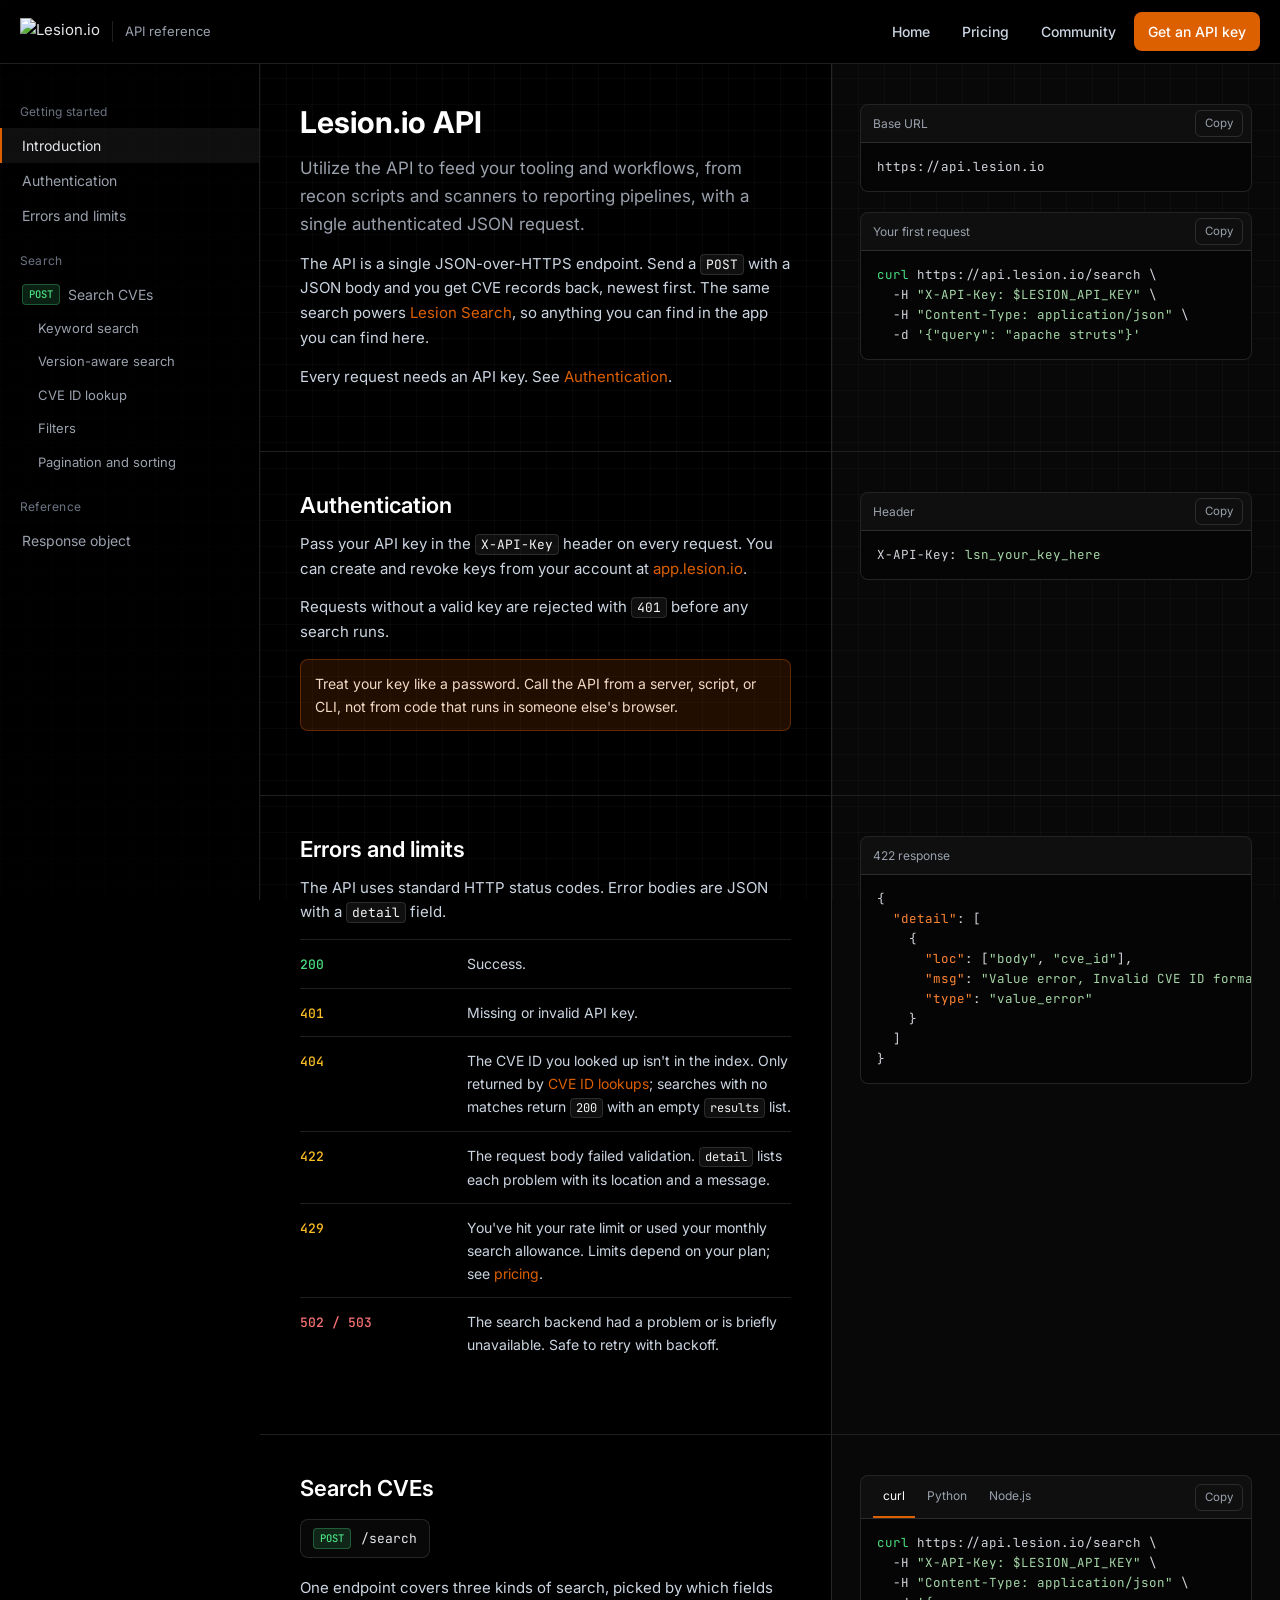
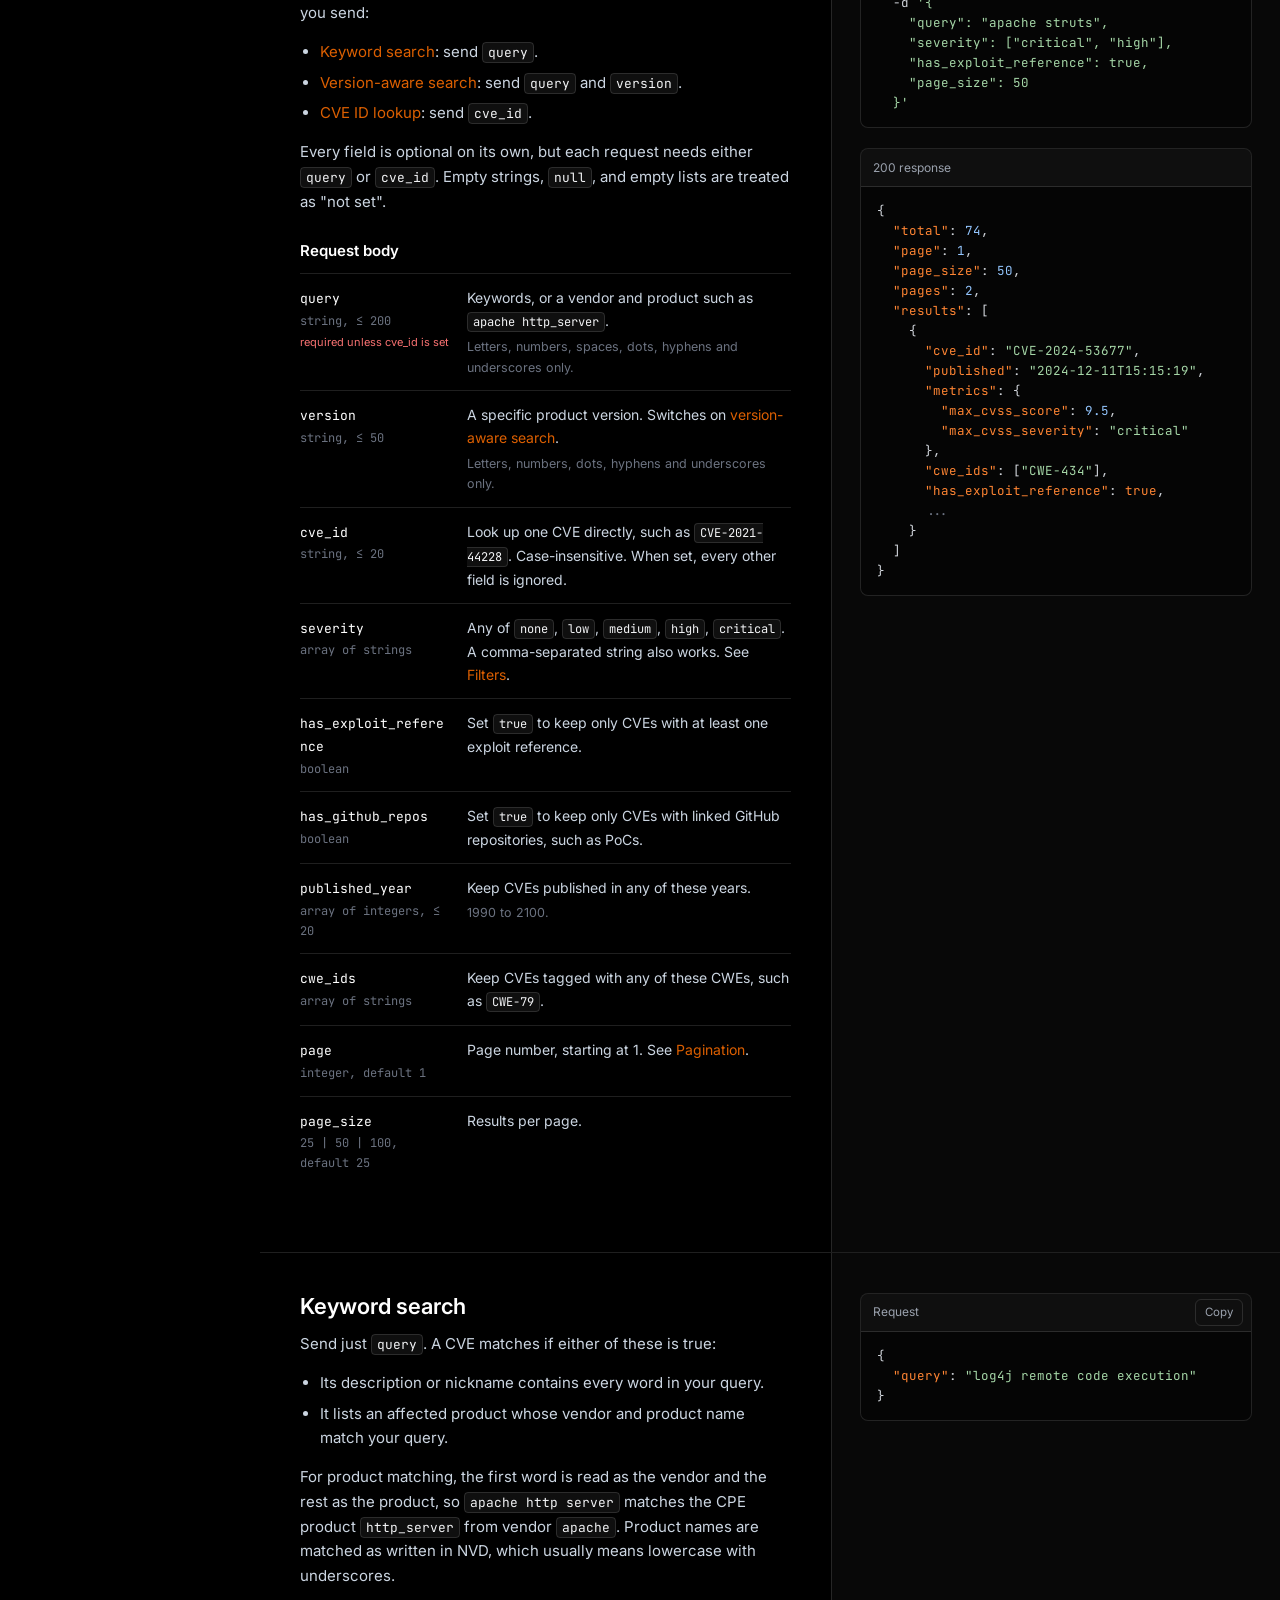
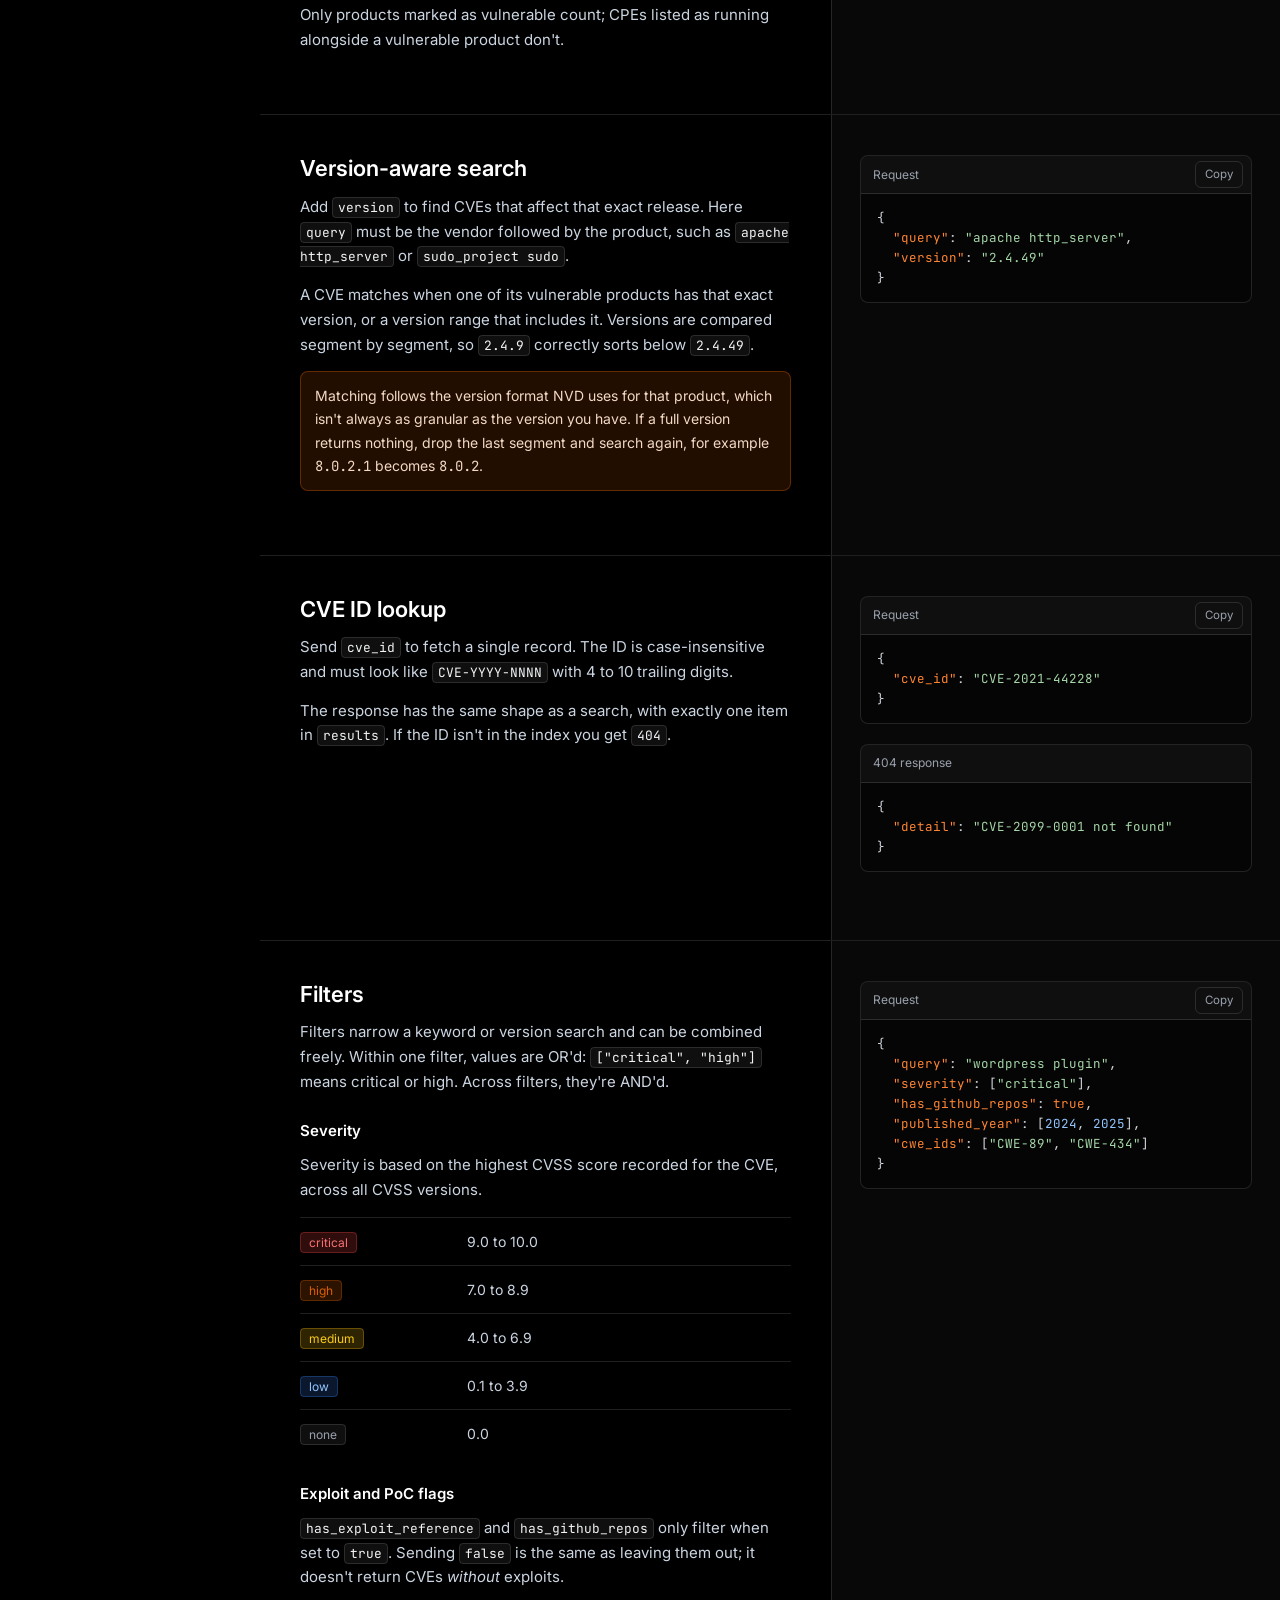
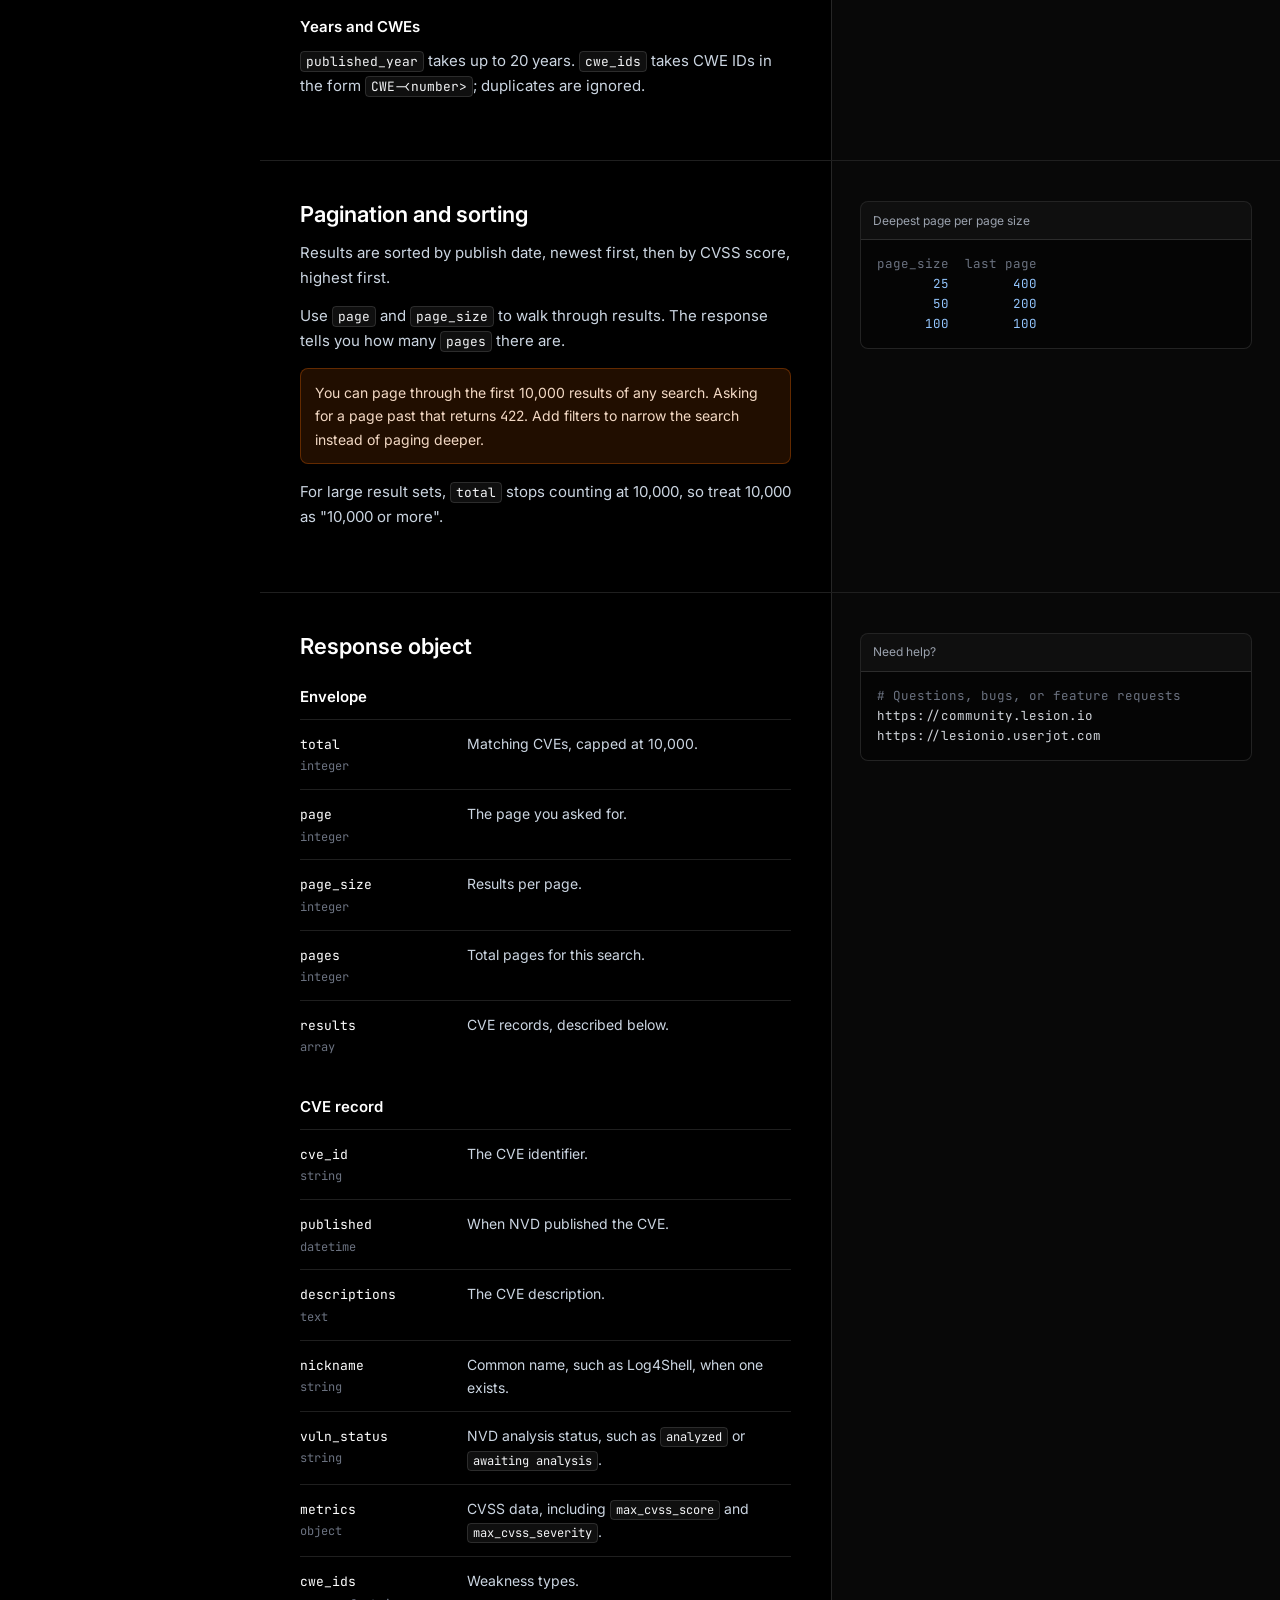
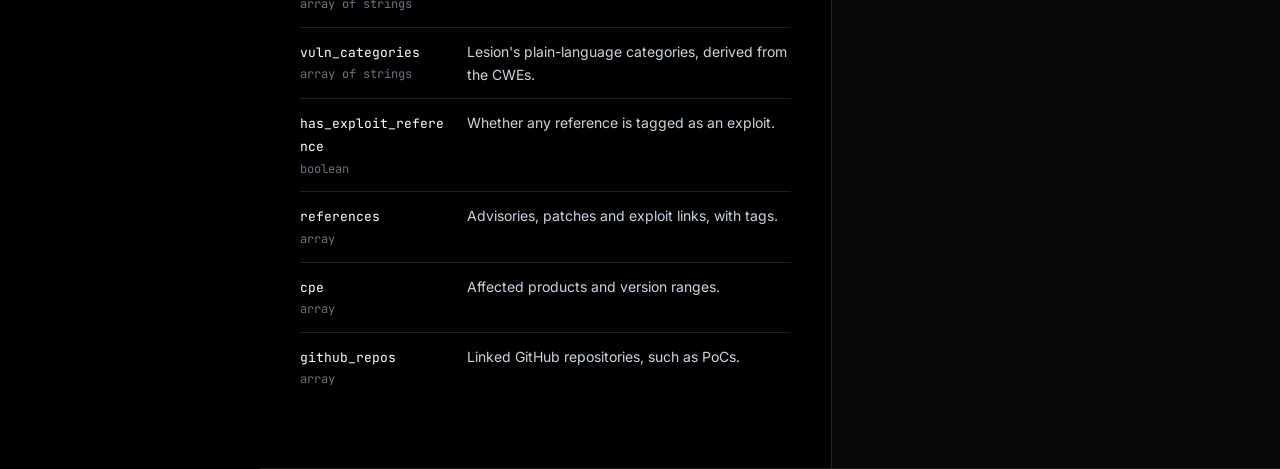
==== docs.html @ 7fdf610b "added docs page for the API" ====
<!doctype html>
<html lang="en">
<head>
  <meta charset="UTF-8" />
  <meta name="viewport" content="width=device-width, initial-scale=1.0" />
  <title>API reference · Lesion.io</title>
  <meta name="description" content="Lesion.io API reference: search CVEs, exploit references and PoCs over HTTP." />
  <link rel="preconnect" href="https://fonts.googleapis.com" />
  <link rel="preconnect" href="https://fonts.gstatic.com" crossorigin />
  <link rel="stylesheet" href="https://fonts.googleapis.com/css2?family=Inter:wght@400;500;600;700&family=JetBrains+Mono:wght@400;500&display=swap" />
  <style>
    :root {
      --bg: #000;
      --panel: rgba(255, 255, 255, 0.03);
      --line: rgba(255, 255, 255, 0.12);
      --hover: rgba(255, 255, 255, 0.06);
      --text: #e5e7eb;
      --muted: #9aa1ad;
      --dim: #6b7280;
      --accent: #dc5f00;
      --accent-hover: #c25400;
      --accent-soft: rgba(220, 95, 0, 0.15);
      --green: #4ade80;
      --mono: "JetBrains Mono", "Fira Code", "SF Mono", Menlo, Consolas, monospace;
      --header: 64px;
    }
    * { box-sizing: border-box; }
    html { scroll-behavior: smooth; scroll-padding-top: calc(var(--header) + 16px); }
    @media (prefers-reduced-motion: reduce) { html { scroll-behavior: auto; } }
    body {
      margin: 0;
      background: var(--bg);
      color: var(--text);
      font-family: "Inter", system-ui, -apple-system, sans-serif;
      font-size: 15px;
      line-height: 1.65;
      -webkit-font-smoothing: antialiased;
    }
    body::before {
      content: "";
      position: fixed;
      inset: 0;
      z-index: -1;
      pointer-events: none;
      background-image:
        linear-gradient(rgba(255, 255, 255, 0.028) 1px, transparent 1px),
        linear-gradient(90deg, rgba(255, 255, 255, 0.028) 1px, transparent 1px);
      background-size: 26px 26px;
    }
    a { color: var(--accent); text-decoration: none; }
    a:hover { text-decoration: underline; }
    a:focus-visible, button:focus-visible { outline: 2px solid var(--accent); outline-offset: 2px; border-radius: 4px; }
    code, pre { font-family: var(--mono); }
    p code, li code, td code {
      font-size: 0.86em;
      background: var(--hover);
      border: 1px solid var(--line);
      border-radius: 4px;
      padding: 1px 5px;
      color: #f3f4f6;
    }

    /* Header */
    .topbar {
      position: fixed; top: 0; left: 0; right: 0; height: var(--header); z-index: 50;
      display: flex; align-items: center; gap: 16px; padding: 0 20px;
      background: rgba(0, 0, 0, 0.75); backdrop-filter: blur(12px);
      border-bottom: 1px solid var(--line);
    }
    .topbar .logo { display: flex; align-items: center; gap: 12px; color: var(--text); }
    .topbar .logo img { height: 28px; width: auto; display: block; }
    .topbar .logo span { font-size: 13px; color: var(--muted); padding-left: 12px; border-left: 1px solid var(--line); }
    .topbar .spacer { flex: 1; }
    .topbar .links { display: flex; gap: 4px; align-items: center; }
    .topbar .links a { color: #cbd5e1; font-weight: 500; font-size: 14px; padding: 8px 14px; border-radius: 8px; }
    .topbar .links a:hover { background: var(--hover); color: var(--accent); text-decoration: none; }
    .topbar .links a.cta { background: var(--accent); color: #fff; }
    .topbar .links a.cta:hover { background: var(--accent-hover); color: #fff; }
    .menu-btn { display: none; background: none; border: 1px solid var(--line); color: var(--text); border-radius: 8px; padding: 6px 10px; font: inherit; font-size: 13px; cursor: pointer; }

    /* Layout */
    .layout { display: grid; grid-template-columns: 260px minmax(0, 1fr); padding-top: var(--header); }
    .sidebar {
      position: sticky; top: var(--header); height: calc(100vh - var(--header)); overflow-y: auto;
      border-right: 1px solid var(--line); padding: 20px 0 40px; background: rgba(0, 0, 0, 0.6);
    }
    .sidebar .group { font-size: 12px; color: var(--dim); padding: 18px 20px 6px; letter-spacing: 0.02em; }
    .sidebar a {
      display: flex; align-items: center; gap: 8px; padding: 6px 20px; color: var(--muted);
      font-size: 14px; border-left: 2px solid transparent;
    }
    .sidebar a:hover { color: var(--text); background: var(--hover); text-decoration: none; }
    .sidebar a.active { color: var(--text); border-left-color: var(--accent); background: var(--hover); }
    .sidebar a.sub { padding-left: 36px; font-size: 13px; }
    .verb {
      font-family: var(--mono); font-size: 10.5px; font-weight: 500; text-transform: uppercase;
      padding: 1px 6px; border-radius: 4px; line-height: 1.6;
    }
    .verb.post { background: rgba(74, 222, 128, 0.14); color: var(--green); border: 1px solid rgba(74, 222, 128, 0.3); }

    /* Sections: prose on the left, code on the right, like ReDoc */
    .section { display: grid; grid-template-columns: minmax(0, 1fr) minmax(0, 44%); border-bottom: 1px solid var(--line); }
    .prose { padding: 40px 40px 48px; max-width: 760px; }
    .code { padding: 40px 28px 48px; background: var(--panel); border-left: 1px solid var(--line); }
    .code-sticky { position: sticky; top: calc(var(--header) + 24px); }
    h1, h2, h3 { color: #fff; line-height: 1.25; margin: 0 0 12px; }
    h1 { font-size: 30px; font-weight: 700; }
    h2 { font-size: 22px; font-weight: 600; }
    h3 { font-size: 15px; font-weight: 600; margin-top: 28px; }
    .prose p { color: #cbd5e1; margin: 0 0 14px; }
    .prose ul { color: #cbd5e1; padding-left: 20px; margin: 0 0 14px; }
    .prose li { margin-bottom: 6px; }
    .lede { font-size: 17px; color: var(--muted) !important; }
    .endpoint {
      display: inline-flex; align-items: center; gap: 10px; margin: 4px 0 18px;
      font-family: var(--mono); font-size: 13px; padding: 8px 12px; border-radius: 8px;
      background: var(--panel); border: 1px solid var(--line);
    }
    .note {
      border: 1px solid rgba(220, 95, 0, 0.35); background: var(--accent-soft);
      border-radius: 8px; padding: 12px 14px; font-size: 14px; color: #f3d9c4; margin: 0 0 16px;
    }

    /* Parameter tables */
    .params { width: 100%; border-collapse: collapse; margin: 8px 0 18px; font-size: 14px; }
    .params td { padding: 12px 0; border-top: 1px solid var(--line); vertical-align: top; }
    .params td:first-child { width: 34%; padding-right: 16px; }
    .pname { font-family: var(--mono); font-size: 13px; color: #fff; word-break: break-word; }
    .ptype { display: block; font-family: var(--mono); font-size: 12px; color: var(--dim); margin-top: 2px; }
    .req { display: block; font-size: 11px; color: #f87171; margin-top: 2px; }
    .params .desc { color: #cbd5e1; }
    .params .desc .meta { display: block; font-size: 12.5px; color: var(--dim); margin-top: 4px; }
    .status { font-family: var(--mono); font-size: 13px; font-weight: 500; }
    .s2 { color: var(--green); } .s4 { color: #fbbf24; } .s5 { color: #f87171; }
    .sev { font-size: 12px; padding: 2px 8px; border-radius: 4px; border: 1px solid; }
    .sev.critical { background: rgba(239, 68, 68, 0.2); color: #f87171; border-color: rgba(239, 68, 68, 0.3); }
    .sev.high { background: rgba(220, 95, 0, 0.2); color: var(--accent); border-color: rgba(220, 95, 0, 0.3); }
    .sev.medium { background: rgba(234, 179, 8, 0.2); color: #facc15; border-color: rgba(234, 179, 8, 0.3); }
    .sev.low { background: rgba(59, 130, 246, 0.18); color: #93c5fd; border-color: rgba(59, 130, 246, 0.3); }
    .sev.none { background: var(--hover); color: var(--muted); border-color: var(--line); }

    /* Code blocks */
    .block { border: 1px solid var(--line); border-radius: 8px; background: #050505; margin: 0 0 20px; overflow: hidden; }
    .block-head {
      display: flex; align-items: center; justify-content: space-between; gap: 8px;
      padding: 0 8px 0 12px; border-bottom: 1px solid var(--line); background: rgba(255, 255, 255, 0.04);
      min-height: 38px;
    }
    .block-title { font-size: 12px; color: var(--muted); }
    .tabs { display: flex; gap: 2px; }
    .tab {
      background: none; border: 0; color: var(--muted); font: inherit; font-size: 12px;
      padding: 10px 10px; cursor: pointer; border-bottom: 2px solid transparent;
    }
    .tab[aria-selected="true"] { color: #fff; border-bottom-color: var(--accent); }
    .copy {
      background: none; border: 1px solid var(--line); color: var(--muted); font: inherit; font-size: 11.5px;
      padding: 3px 9px; border-radius: 6px; cursor: pointer; margin-left: auto;
    }
    .copy:hover { color: #fff; background: var(--hover); }
    pre { margin: 0; padding: 14px 16px; overflow-x: auto; font-size: 12.5px; line-height: 1.6; color: #d1d5db; }
    pre[hidden] { display: none; }
    .k { color: #ff8533; } .s { color: #a5d6a7; } .n { color: #93c5fd; } .c { color: var(--dim); } .p { color: var(--green); }

    /* Mobile */
    @media (max-width: 1100px) {
      .section { grid-template-columns: minmax(0, 1fr); }
      .code { border-left: 0; border-top: 1px solid var(--line); padding: 24px 20px 32px; }
      .code-sticky { position: static; }
      .prose { padding: 32px 24px; max-width: none; }
    }
    @media (max-width: 820px) {
      .layout { grid-template-columns: minmax(0, 1fr); }
      .sidebar {
        display: none; position: fixed; inset: var(--header) 0 0 0; height: auto; z-index: 40;
        background: rgba(0, 0, 0, 0.96); border-right: 0;
      }
      .sidebar.open { display: block; }
      .menu-btn { display: inline-block; }
      .topbar .links a:not(.cta) { display: none; }
      .topbar .logo span { display: none; }
      .params td:first-child { width: 40%; }
    }
  </style>
</head>
<body>

<header class="topbar">
  <a class="logo" href="https://lesion.io" aria-label="Lesion.io home">
    <img src="./src/images/Asset-5.png" alt="Lesion.io" />
    <span>API reference</span>
  </a>
  <div class="spacer"></div>
  <nav class="links" aria-label="Site">
    <a href="./index.html">Home</a>
    <a href="./index.html#pricing">Pricing</a>
    <a href="https://community.lesion.io/">Community</a>
    <a class="cta" href="https://app.lesion.io/signup">Get an API key</a>
  </nav>
  <button class="menu-btn" id="menu-btn" aria-expanded="false" aria-controls="sidebar">Contents</button>
</header>

<div class="layout">
  <aside class="sidebar" id="sidebar" aria-label="Contents">
    <div class="group">Getting started</div>
    <a href="#introduction">Introduction</a>
    <a href="#authentication">Authentication</a>
    <a href="#errors">Errors and limits</a>

    <div class="group">Search</div>
    <a href="#search"><span class="verb post">post</span> Search CVEs</a>
    <a class="sub" href="#keyword-search">Keyword search</a>
    <a class="sub" href="#version-search">Version-aware search</a>
    <a class="sub" href="#cve-lookup">CVE ID lookup</a>
    <a class="sub" href="#filters">Filters</a>
    <a class="sub" href="#pagination">Pagination and sorting</a>

    <div class="group">Reference</div>
    <a href="#response">Response object</a>
  </aside>

  <main>

    <!-- Introduction -->
    <section class="section" id="introduction">
      <div class="prose">
        <h1>Lesion.io API</h1>
        <p class="lede">Utilize the API to feed your tooling and workflows, from recon scripts and scanners to reporting pipelines, with a single authenticated JSON request.</p>
        <p>The API is a single JSON-over-HTTPS endpoint. Send a <code>POST</code> with a JSON body and you get CVE records back, newest first. The same search powers <a href="https://app.lesion.io/search">Lesion Search</a>, so anything you can find in the app you can find here.</p>
        <p>Every request needs an API key. See <a href="#authentication">Authentication</a>.</p>
      </div>
      <div class="code"><div class="code-sticky">
        <div class="block">
          <div class="block-head"><span class="block-title">Base URL</span><button class="copy" data-copy="https://api.lesion.io">Copy</button></div>
          <pre>https://api.lesion.io</pre>
        </div>
        <div class="block">
          <div class="block-head"><span class="block-title">Your first request</span><button class="copy">Copy</button></div>
<pre><span class="p">curl</span> https://api.lesion.io/search \
  -H <span class="s">"X-API-Key: $LESION_API_KEY"</span> \
  -H <span class="s">"Content-Type: application/json"</span> \
  -d <span class="s">'{"query": "apache struts"}'</span></pre>
        </div>
      </div></div>
    </section>

    <!-- Authentication -->
    <section class="section" id="authentication">
      <div class="prose">
        <h2>Authentication</h2>
        <p>Pass your API key in the <code>X-API-Key</code> header on every request. You can create and revoke keys from your account at <a href="https://app.lesion.io">app.lesion.io</a>.</p>
        <p>Requests without a valid key are rejected with <code>401</code> before any search runs.</p>
        <div class="note">Treat your key like a password. Call the API from a server, script, or CLI, not from code that runs in someone else's browser.</div>
      </div>
      <div class="code"><div class="code-sticky">
        <div class="block">
          <div class="block-head"><span class="block-title">Header</span><button class="copy">Copy</button></div>
<pre>X-API-Key: <span class="s">lsn_your_key_here</span></pre>
        </div>
      </div></div>
    </section>

    <!-- Errors -->
    <section class="section" id="errors">
      <div class="prose">
        <h2>Errors and limits</h2>
        <p>The API uses standard HTTP status codes. Error bodies are JSON with a <code>detail</code> field.</p>
        <table class="params">
          <tr><td><span class="status s2">200</span></td><td class="desc">Success.</td></tr>
          <tr><td><span class="status s4">401</span></td><td class="desc">Missing or invalid API key.</td></tr>
          <tr><td><span class="status s4">404</span></td><td class="desc">The CVE ID you looked up isn't in the index. Only returned by <a href="#cve-lookup">CVE ID lookups</a>; searches with no matches return <code>200</code> with an empty <code>results</code> list.</td></tr>
          <tr><td><span class="status s4">422</span></td><td class="desc">The request body failed validation. <code>detail</code> lists each problem with its location and a message.</td></tr>
          <tr><td><span class="status s4">429</span></td><td class="desc">You've hit your rate limit or used your monthly search allowance. Limits depend on your plan; see <a href="./index.html#pricing">pricing</a>.</td></tr>
          <tr><td><span class="status s5">502 / 503</span></td><td class="desc">The search backend had a problem or is briefly unavailable. Safe to retry with backoff.</td></tr>
        </table>
      </div>
      <div class="code"><div class="code-sticky">
        <div class="block">
          <div class="block-head"><span class="block-title">422 response</span></div>
<pre>{
  <span class="k">"detail"</span>: [
    {
      <span class="k">"loc"</span>: [<span class="s">"body"</span>, <span class="s">"cve_id"</span>],
      <span class="k">"msg"</span>: <span class="s">"Value error, Invalid CVE ID format. Expected: CVE-YYYY-NNNNN"</span>,
      <span class="k">"type"</span>: <span class="s">"value_error"</span>
    }
  ]
}</pre>
        </div>
      </div></div>
    </section>

    <!-- Search -->
    <section class="section" id="search">
      <div class="prose">
        <h2>Search CVEs</h2>
        <div class="endpoint"><span class="verb post">post</span> /search</div>
        <p>One endpoint covers three kinds of search, picked by which fields you send:</p>
        <ul>
          <li><a href="#keyword-search">Keyword search</a>: send <code>query</code>.</li>
          <li><a href="#version-search">Version-aware search</a>: send <code>query</code> and <code>version</code>.</li>
          <li><a href="#cve-lookup">CVE ID lookup</a>: send <code>cve_id</code>.</li>
        </ul>
        <p>Every field is optional on its own, but each request needs either <code>query</code> or <code>cve_id</code>. Empty strings, <code>null</code>, and empty lists are treated as "not set".</p>

        <h3>Request body</h3>
        <table class="params">
          <tr><td><span class="pname">query</span><span class="ptype">string, ≤ 200</span><span class="req">required unless cve_id is set</span></td>
              <td class="desc">Keywords, or a vendor and product such as <code>apache http_server</code>.<span class="meta">Letters, numbers, spaces, dots, hyphens and underscores only.</span></td></tr>
          <tr><td><span class="pname">version</span><span class="ptype">string, ≤ 50</span></td>
              <td class="desc">A specific product version. Switches on <a href="#version-search">version-aware search</a>.<span class="meta">Letters, numbers, dots, hyphens and underscores only.</span></td></tr>
          <tr><td><span class="pname">cve_id</span><span class="ptype">string, ≤ 20</span></td>
              <td class="desc">Look up one CVE directly, such as <code>CVE-2021-44228</code>. Case-insensitive. When set, every other field is ignored.</td></tr>
          <tr><td><span class="pname">severity</span><span class="ptype">array of strings</span></td>
              <td class="desc">Any of <code>none</code>, <code>low</code>, <code>medium</code>, <code>high</code>, <code>critical</code>. A comma-separated string also works. See <a href="#filters">Filters</a>.</td></tr>
          <tr><td><span class="pname">has_exploit_reference</span><span class="ptype">boolean</span></td>
              <td class="desc">Set <code>true</code> to keep only CVEs with at least one exploit reference.</td></tr>
          <tr><td><span class="pname">has_github_repos</span><span class="ptype">boolean</span></td>
              <td class="desc">Set <code>true</code> to keep only CVEs with linked GitHub repositories, such as PoCs.</td></tr>
          <tr><td><span class="pname">published_year</span><span class="ptype">array of integers, ≤ 20</span></td>
              <td class="desc">Keep CVEs published in any of these years.<span class="meta">1990 to 2100.</span></td></tr>
          <tr><td><span class="pname">cwe_ids</span><span class="ptype">array of strings</span></td>
              <td class="desc">Keep CVEs tagged with any of these CWEs, such as <code>CWE-79</code>.</td></tr>
          <tr><td><span class="pname">page</span><span class="ptype">integer, default 1</span></td>
              <td class="desc">Page number, starting at 1. See <a href="#pagination">Pagination</a>.</td></tr>
          <tr><td><span class="pname">page_size</span><span class="ptype">25 | 50 | 100, default 25</span></td>
              <td class="desc">Results per page.</td></tr>
        </table>
      </div>
      <div class="code"><div class="code-sticky">
        <div class="block" data-tabs>
          <div class="block-head">
            <div class="tabs" role="tablist">
              <button class="tab" role="tab" aria-selected="true">curl</button>
              <button class="tab" role="tab" aria-selected="false">Python</button>
              <button class="tab" role="tab" aria-selected="false">Node.js</button>
            </div>
            <button class="copy">Copy</button>
          </div>
<pre role="tabpanel"><span class="p">curl</span> https://api.lesion.io/search \
  -H <span class="s">"X-API-Key: $LESION_API_KEY"</span> \
  -H <span class="s">"Content-Type: application/json"</span> \
  -d <span class="s">'{
    "query": "apache struts",
    "severity": ["critical", "high"],
    "has_exploit_reference": true,
    "page_size": 50
  }'</span></pre>
<pre role="tabpanel" hidden><span class="k">import</span> os, requests

resp = requests.post(
    <span class="s">"https://api.lesion.io/search"</span>,
    headers={<span class="s">"X-API-Key"</span>: os.environ[<span class="s">"LESION_API_KEY"</span>]},
    json={
        <span class="s">"query"</span>: <span class="s">"apache struts"</span>,
        <span class="s">"severity"</span>: [<span class="s">"critical"</span>, <span class="s">"high"</span>],
        <span class="s">"has_exploit_reference"</span>: <span class="k">True</span>,
        <span class="s">"page_size"</span>: <span class="n">50</span>,
    },
    timeout=<span class="n">30</span>,
)
resp.raise_for_status()
<span class="k">for</span> cve <span class="k">in</span> resp.json()[<span class="s">"results"</span>]:
    print(cve[<span class="s">"cve_id"</span>])</pre>
<pre role="tabpanel" hidden><span class="k">const</span> resp = <span class="k">await</span> fetch(<span class="s">"https://api.lesion.io/search"</span>, {
  method: <span class="s">"POST"</span>,
  headers: {
    <span class="s">"X-API-Key"</span>: process.env.LESION_API_KEY,
    <span class="s">"Content-Type"</span>: <span class="s">"application/json"</span>,
  },
  body: JSON.stringify({
    query: <span class="s">"apache struts"</span>,
    severity: [<span class="s">"critical"</span>, <span class="s">"high"</span>],
    has_exploit_reference: <span class="k">true</span>,
    page_size: <span class="n">50</span>,
  }),
});
<span class="k">const</span> { results } = <span class="k">await</span> resp.json();</pre>
        </div>
        <div class="block">
          <div class="block-head"><span class="block-title">200 response</span></div>
<pre>{
  <span class="k">"total"</span>: <span class="n">74</span>,
  <span class="k">"page"</span>: <span class="n">1</span>,
  <span class="k">"page_size"</span>: <span class="n">50</span>,
  <span class="k">"pages"</span>: <span class="n">2</span>,
  <span class="k">"results"</span>: [
    {
      <span class="k">"cve_id"</span>: <span class="s">"CVE-2024-53677"</span>,
      <span class="k">"published"</span>: <span class="s">"2024-12-11T15:15:19"</span>,
      <span class="k">"metrics"</span>: {
        <span class="k">"max_cvss_score"</span>: <span class="n">9.5</span>,
        <span class="k">"max_cvss_severity"</span>: <span class="s">"critical"</span>
      },
      <span class="k">"cwe_ids"</span>: [<span class="s">"CWE-434"</span>],
      <span class="k">"has_exploit_reference"</span>: <span class="k">true</span>,
      <span class="c">...</span>
    }
  ]
}</pre>
        </div>
      </div></div>
    </section>

    <!-- Keyword search -->
    <section class="section" id="keyword-search">
      <div class="prose">
        <h2>Keyword search</h2>
        <p>Send just <code>query</code>. A CVE matches if either of these is true:</p>
        <ul>
          <li>Its description or nickname contains every word in your query.</li>
          <li>It lists an affected product whose vendor and product name match your query.</li>
        </ul>
        <p>For product matching, the first word is read as the vendor and the rest as the product, so <code>apache http server</code> matches the CPE product <code>http_server</code> from vendor <code>apache</code>. Product names are matched as written in NVD, which usually means lowercase with underscores.</p>
        <p>Only products marked as vulnerable count; CPEs listed as running alongside a vulnerable product don't.</p>
      </div>
      <div class="code"><div class="code-sticky">
        <div class="block">
          <div class="block-head"><span class="block-title">Request</span><button class="copy">Copy</button></div>
<pre>{
  <span class="k">"query"</span>: <span class="s">"log4j remote code execution"</span>
}</pre>
        </div>
      </div></div>
    </section>

    <!-- Version search -->
    <section class="section" id="version-search">
      <div class="prose">
        <h2>Version-aware search</h2>
        <p>Add <code>version</code> to find CVEs that affect that exact release. Here <code>query</code> must be the vendor followed by the product, such as <code>apache http_server</code> or <code>sudo_project sudo</code>.</p>
        <p>A CVE matches when one of its vulnerable products has that exact version, or a version range that includes it. Versions are compared segment by segment, so <code>2.4.9</code> correctly sorts below <code>2.4.49</code>.</p>
        <div class="note">Matching follows the version format NVD uses for that product, which isn't always as granular as the version you have. If a full version returns nothing, drop the last segment and search again, for example <code>8.0.2.1</code> becomes <code>8.0.2</code>.</div>
      </div>
      <div class="code"><div class="code-sticky">
        <div class="block">
          <div class="block-head"><span class="block-title">Request</span><button class="copy">Copy</button></div>
<pre>{
  <span class="k">"query"</span>: <span class="s">"apache http_server"</span>,
  <span class="k">"version"</span>: <span class="s">"2.4.49"</span>
}</pre>
        </div>
      </div></div>
    </section>

    <!-- CVE lookup -->
    <section class="section" id="cve-lookup">
      <div class="prose">
        <h2>CVE ID lookup</h2>
        <p>Send <code>cve_id</code> to fetch a single record. The ID is case-insensitive and must look like <code>CVE-YYYY-NNNN</code> with 4 to 10 trailing digits.</p>
        <p>The response has the same shape as a search, with exactly one item in <code>results</code>. If the ID isn't in the index you get <code>404</code>.</p>
      </div>
      <div class="code"><div class="code-sticky">
        <div class="block">
          <div class="block-head"><span class="block-title">Request</span><button class="copy">Copy</button></div>
<pre>{
  <span class="k">"cve_id"</span>: <span class="s">"CVE-2021-44228"</span>
}</pre>
        </div>
        <div class="block">
          <div class="block-head"><span class="block-title">404 response</span></div>
<pre>{
  <span class="k">"detail"</span>: <span class="s">"CVE-2099-0001 not found"</span>
}</pre>
        </div>
      </div></div>
    </section>

    <!-- Filters -->
    <section class="section" id="filters">
      <div class="prose">
        <h2>Filters</h2>
        <p>Filters narrow a keyword or version search and can be combined freely. Within one filter, values are OR'd: <code>["critical", "high"]</code> means critical or high. Across filters, they're AND'd.</p>

        <h3>Severity</h3>
        <p>Severity is based on the highest CVSS score recorded for the CVE, across all CVSS versions.</p>
        <table class="params">
          <tr><td><span class="sev critical">critical</span></td><td class="desc">9.0 to 10.0</td></tr>
          <tr><td><span class="sev high">high</span></td><td class="desc">7.0 to 8.9</td></tr>
          <tr><td><span class="sev medium">medium</span></td><td class="desc">4.0 to 6.9</td></tr>
          <tr><td><span class="sev low">low</span></td><td class="desc">0.1 to 3.9</td></tr>
          <tr><td><span class="sev none">none</span></td><td class="desc">0.0</td></tr>
        </table>

        <h3>Exploit and PoC flags</h3>
        <p><code>has_exploit_reference</code> and <code>has_github_repos</code> only filter when set to <code>true</code>. Sending <code>false</code> is the same as leaving them out; it doesn't return CVEs <em>without</em> exploits.</p>

        <h3>Years and CWEs</h3>
        <p><code>published_year</code> takes up to 20 years. <code>cwe_ids</code> takes CWE IDs in the form <code>CWE-&lt;number&gt;</code>; duplicates are ignored.</p>
      </div>
      <div class="code"><div class="code-sticky">
        <div class="block">
          <div class="block-head"><span class="block-title">Request</span><button class="copy">Copy</button></div>
<pre>{
  <span class="k">"query"</span>: <span class="s">"wordpress plugin"</span>,
  <span class="k">"severity"</span>: [<span class="s">"critical"</span>],
  <span class="k">"has_github_repos"</span>: <span class="k">true</span>,
  <span class="k">"published_year"</span>: [<span class="n">2024</span>, <span class="n">2025</span>],
  <span class="k">"cwe_ids"</span>: [<span class="s">"CWE-89"</span>, <span class="s">"CWE-434"</span>]
}</pre>
        </div>
      </div></div>
    </section>

    <!-- Pagination -->
    <section class="section" id="pagination">
      <div class="prose">
        <h2>Pagination and sorting</h2>
        <p>Results are sorted by publish date, newest first, then by CVSS score, highest first.</p>
        <p>Use <code>page</code> and <code>page_size</code> to walk through results. The response tells you how many <code>pages</code> there are.</p>
        <div class="note">You can page through the first 10,000 results of any search. Asking for a page past that returns <code>422</code>. Add filters to narrow the search instead of paging deeper.</div>
        <p>For large result sets, <code>total</code> stops counting at 10,000, so treat 10,000 as "10,000 or more".</p>
      </div>
      <div class="code"><div class="code-sticky">
        <div class="block">
          <div class="block-head"><span class="block-title">Deepest page per page size</span></div>
<pre><span class="c">page_size  last page</span>
       <span class="n">25</span>        <span class="n">400</span>
       <span class="n">50</span>        <span class="n">200</span>
      <span class="n">100</span>        <span class="n">100</span></pre>
        </div>
      </div></div>
    </section>

    <!-- Response object -->
    <section class="section" id="response">
      <div class="prose">
        <h2>Response object</h2>
        <h3>Envelope</h3>
        <table class="params">
          <tr><td><span class="pname">total</span><span class="ptype">integer</span></td><td class="desc">Matching CVEs, capped at 10,000.</td></tr>
          <tr><td><span class="pname">page</span><span class="ptype">integer</span></td><td class="desc">The page you asked for.</td></tr>
          <tr><td><span class="pname">page_size</span><span class="ptype">integer</span></td><td class="desc">Results per page.</td></tr>
          <tr><td><span class="pname">pages</span><span class="ptype">integer</span></td><td class="desc">Total pages for this search.</td></tr>
          <tr><td><span class="pname">results</span><span class="ptype">array</span></td><td class="desc">CVE records, described below.</td></tr>
        </table>

        <h3>CVE record</h3>
        <table class="params">
          <tr><td><span class="pname">cve_id</span><span class="ptype">string</span></td><td class="desc">The CVE identifier.</td></tr>
          <tr><td><span class="pname">published</span><span class="ptype">datetime</span></td><td class="desc">When NVD published the CVE.</td></tr>
          <tr><td><span class="pname">descriptions</span><span class="ptype">text</span></td><td class="desc">The CVE description.</td></tr>
          <tr><td><span class="pname">nickname</span><span class="ptype">string</span></td><td class="desc">Common name, such as Log4Shell, when one exists.</td></tr>
          <tr><td><span class="pname">vuln_status</span><span class="ptype">string</span></td><td class="desc">NVD analysis status, such as <code>analyzed</code> or <code>awaiting analysis</code>.</td></tr>
          <tr><td><span class="pname">metrics</span><span class="ptype">object</span></td><td class="desc">CVSS data, including <code>max_cvss_score</code> and <code>max_cvss_severity</code>.</td></tr>
          <tr><td><span class="pname">cwe_ids</span><span class="ptype">array of strings</span></td><td class="desc">Weakness types.</td></tr>
          <tr><td><span class="pname">vuln_categories</span><span class="ptype">array of strings</span></td><td class="desc">Lesion's plain-language categories, derived from the CWEs.</td></tr>
          <tr><td><span class="pname">has_exploit_reference</span><span class="ptype">boolean</span></td><td class="desc">Whether any reference is tagged as an exploit.</td></tr>
          <tr><td><span class="pname">references</span><span class="ptype">array</span></td><td class="desc">Advisories, patches and exploit links, with tags.</td></tr>
          <tr><td><span class="pname">cpe</span><span class="ptype">array</span></td><td class="desc">Affected products and version ranges.</td></tr>
          <tr><td><span class="pname">github_repos</span><span class="ptype">array</span></td><td class="desc">Linked GitHub repositories, such as PoCs.</td></tr>
        </table>
      </div>
      <div class="code"><div class="code-sticky">
        <div class="block">
          <div class="block-head"><span class="block-title">Need help?</span></div>
<pre><span class="c"># Questions, bugs, or feature requests</span>
https://community.lesion.io
https://lesionio.userjot.com</pre>
        </div>
      </div></div>
    </section>

  </main>
</div>

<script>
(function () {
  // Tabs on multi-language code blocks
  document.querySelectorAll("[data-tabs]").forEach(function (block) {
    var tabs = block.querySelectorAll(".tab");
    var panels = block.querySelectorAll("pre[role=tabpanel]");
    tabs.forEach(function (tab, i) {
      tab.addEventListener("click", function () {
        tabs.forEach(function (t, j) {
          t.setAttribute("aria-selected", i === j ? "true" : "false");
          panels[j].hidden = i !== j;
        });
      });
    });
  });

  // Copy buttons copy the visible code in their block
  document.querySelectorAll(".copy").forEach(function (btn) {
    btn.addEventListener("click", function () {
      var text = btn.dataset.copy;
      if (!text) {
        var pre = btn.closest(".block").querySelector("pre:not([hidden])");
        text = pre ? pre.innerText : "";
      }
      navigator.clipboard.writeText(text).then(function () {
        btn.textContent = "Copied";
        setTimeout(function () { btn.textContent = "Copy"; }, 1400);
      });
    });
  });

  // Mobile contents toggle
  var menuBtn = document.getElementById("menu-btn");
  var sidebar = document.getElementById("sidebar");
  function setMenu(open) {
    sidebar.classList.toggle("open", open);
    menuBtn.setAttribute("aria-expanded", open ? "true" : "false");
  }
  menuBtn.addEventListener("click", function () { setMenu(!sidebar.classList.contains("open")); });
  sidebar.addEventListener("click", function (e) { if (e.target.closest("a")) setMenu(false); });

  // Highlight the section currently in view
  var links = {};
  sidebar.querySelectorAll("a[href^='#']").forEach(function (a) { links[a.getAttribute("href").slice(1)] = a; });
  var observer = new IntersectionObserver(function (entries) {
    entries.forEach(function (entry) {
      if (!entry.isIntersecting) return;
      Object.values(links).forEach(function (a) { a.classList.remove("active"); });
      var link = links[entry.target.id];
      if (link) link.classList.add("active");
    });
  }, { rootMargin: "-80px 0px -70% 0px" });
  document.querySelectorAll("main section[id]").forEach(function (s) { observer.observe(s); });
})();
</script>
</body>
</html>
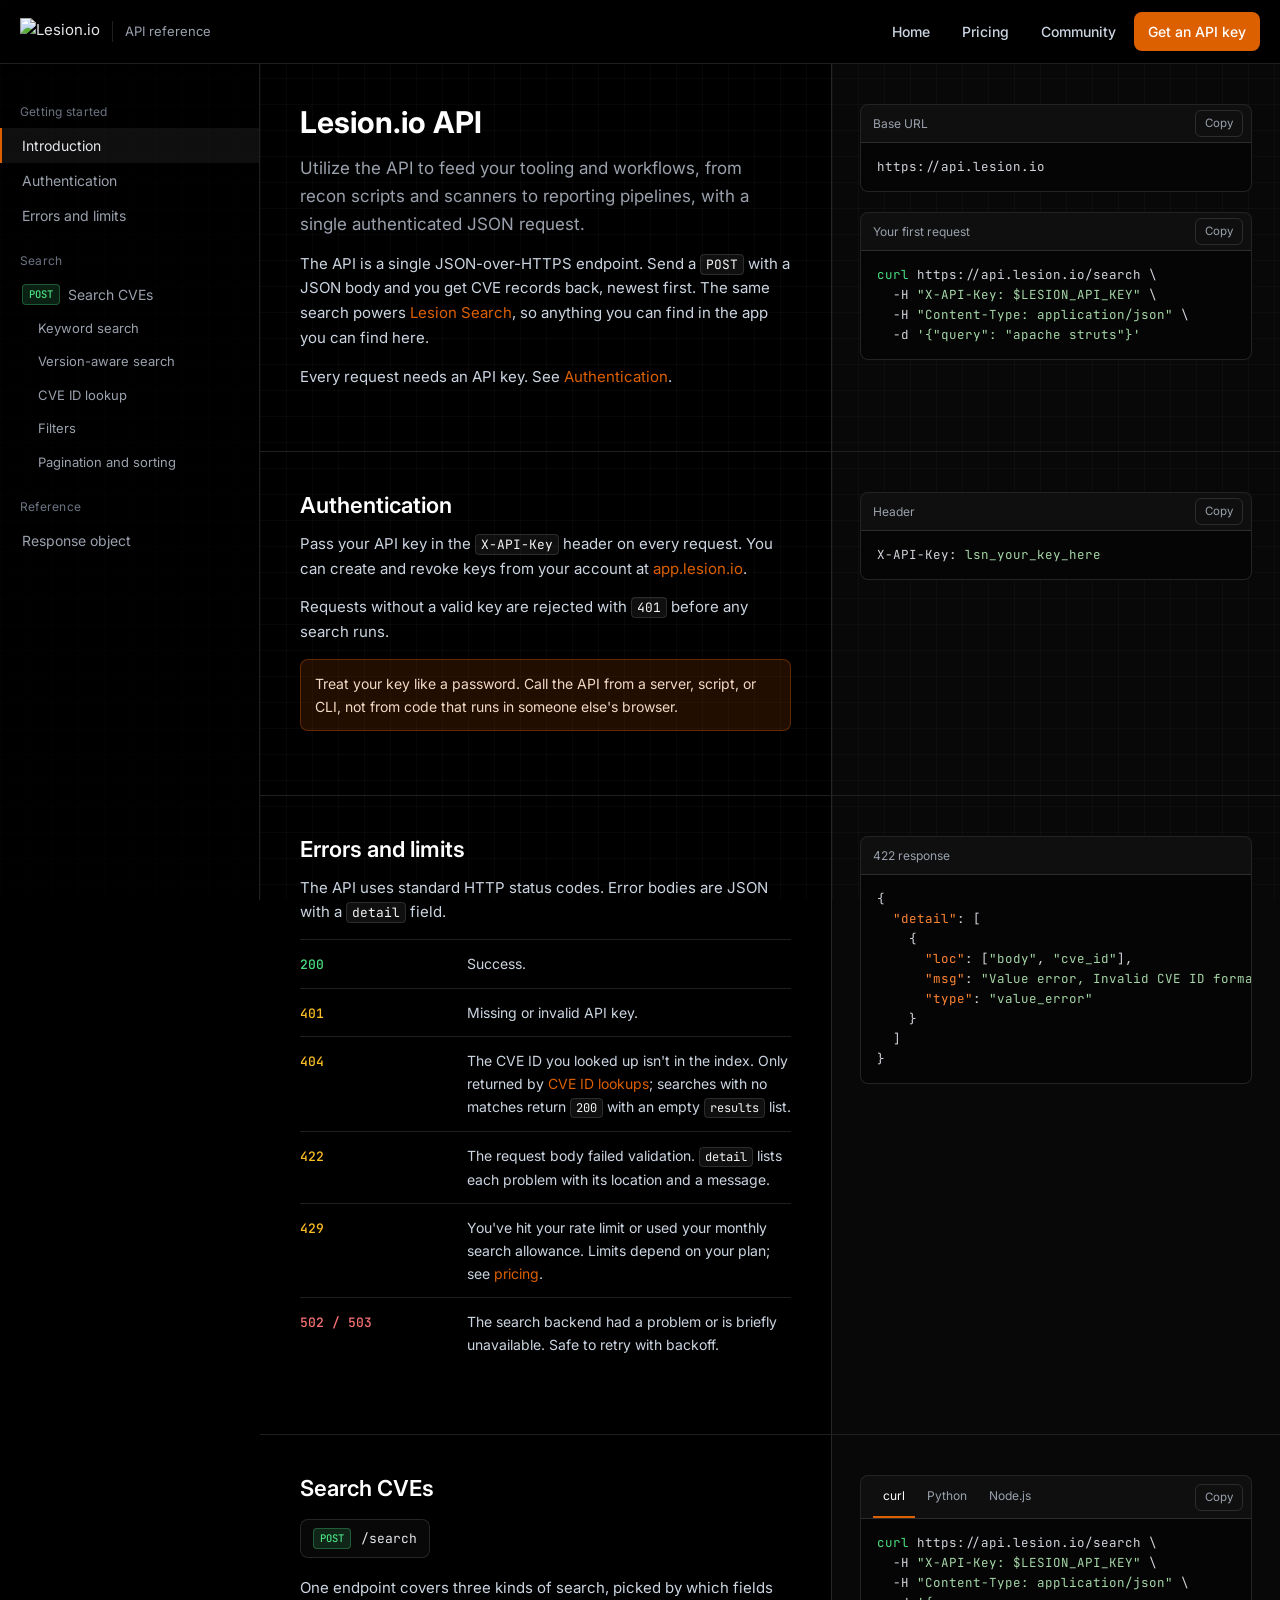
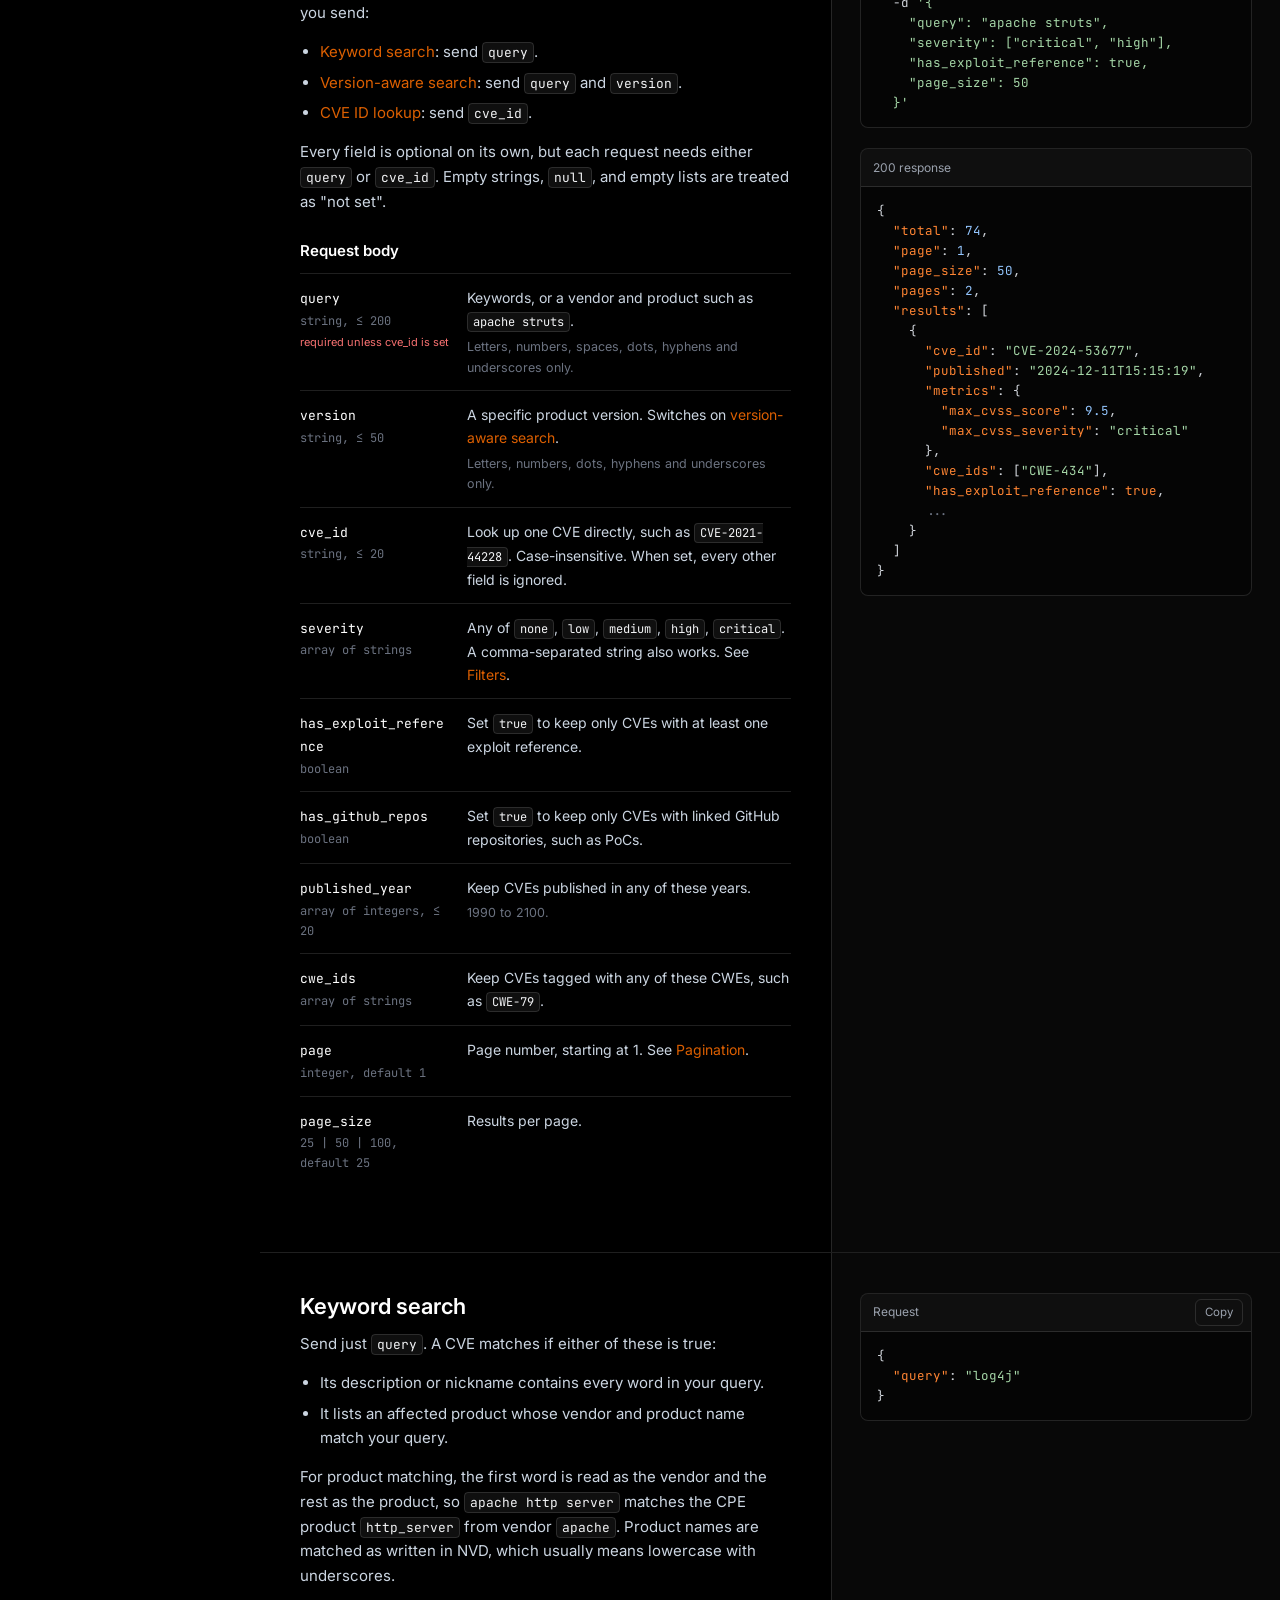
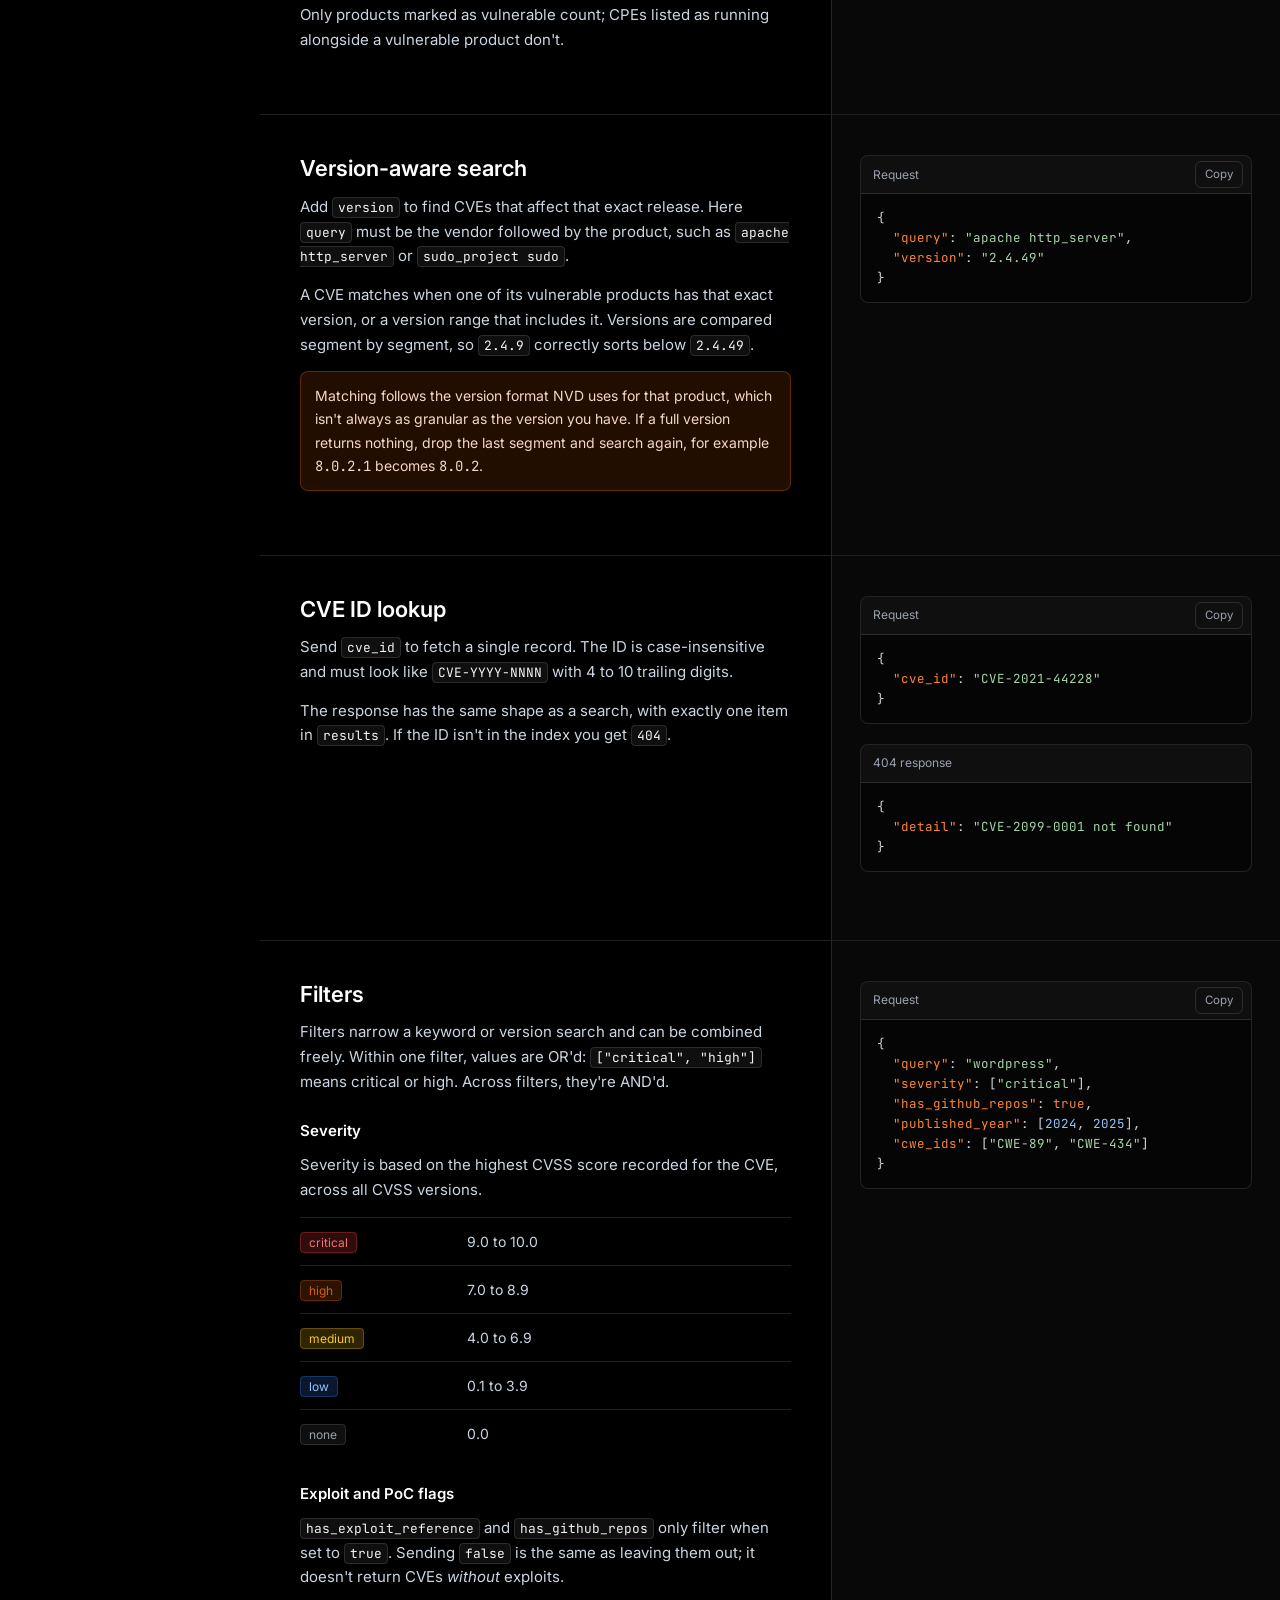
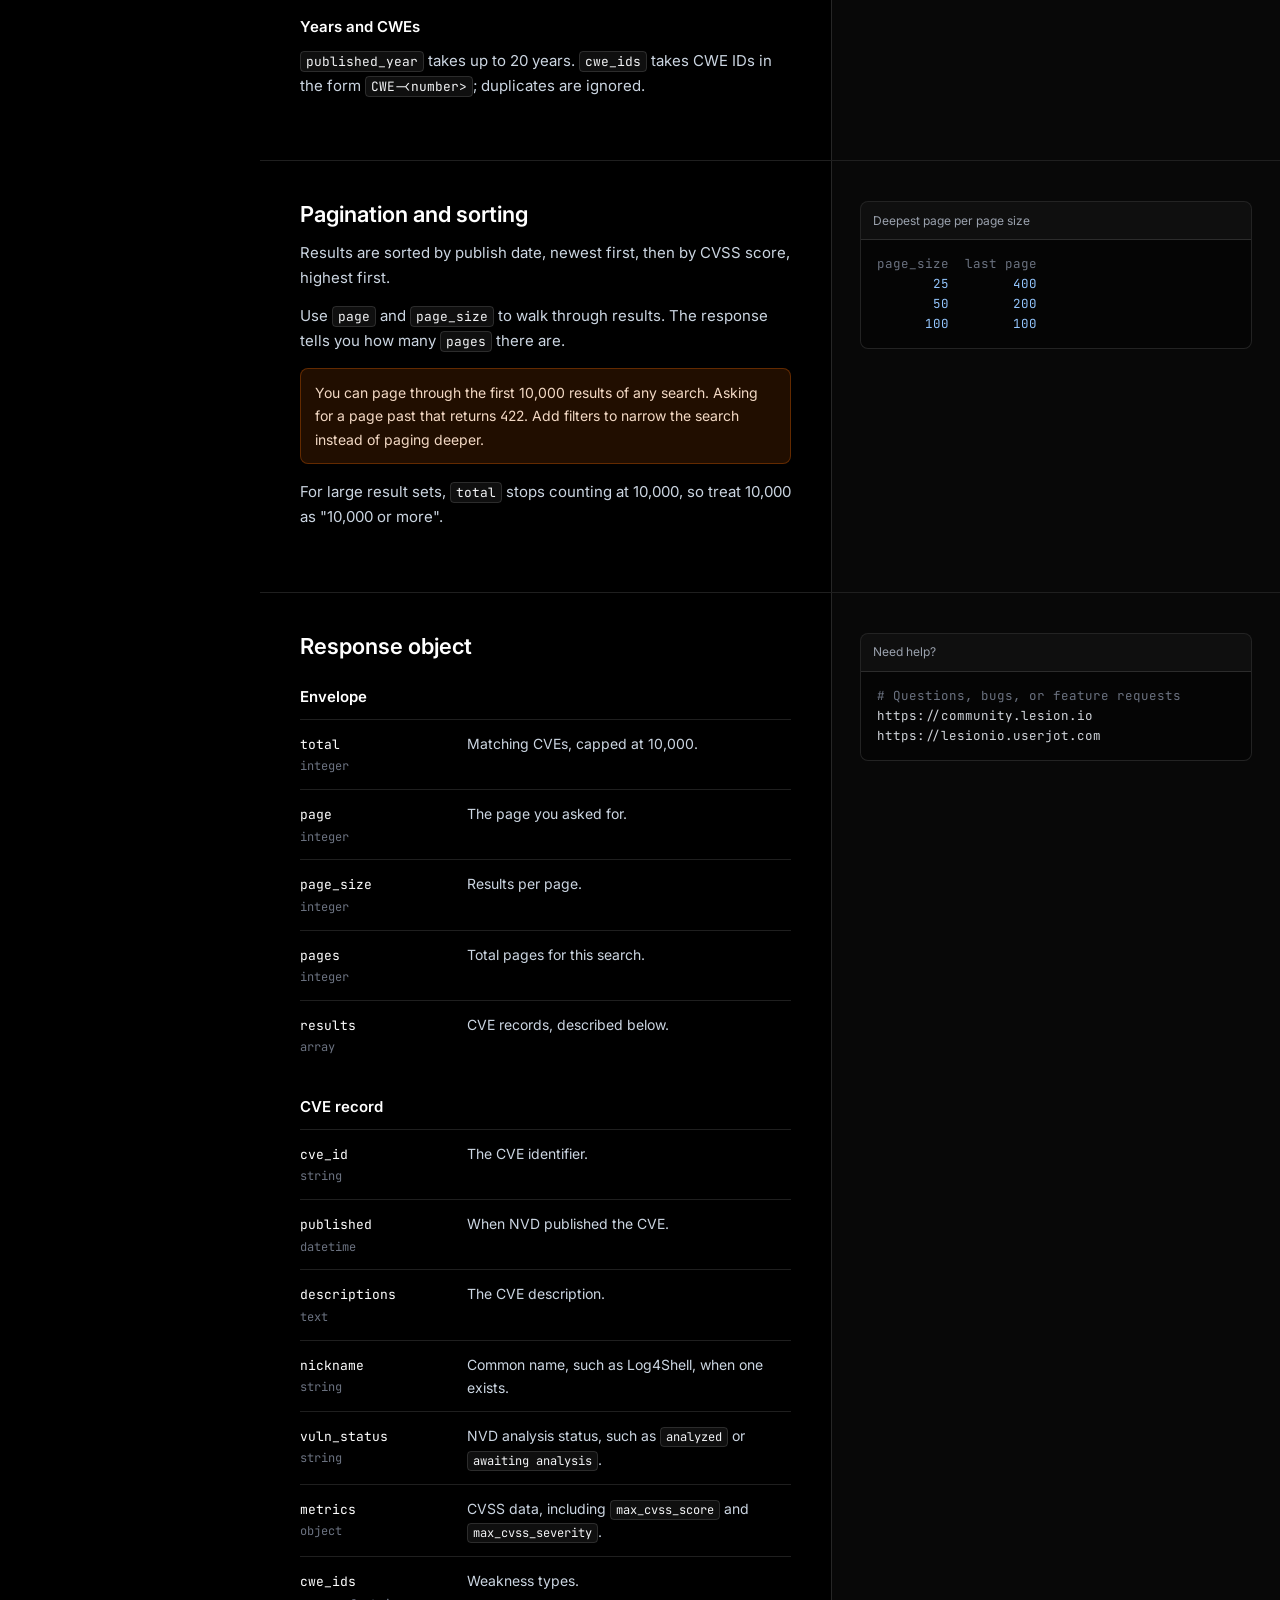
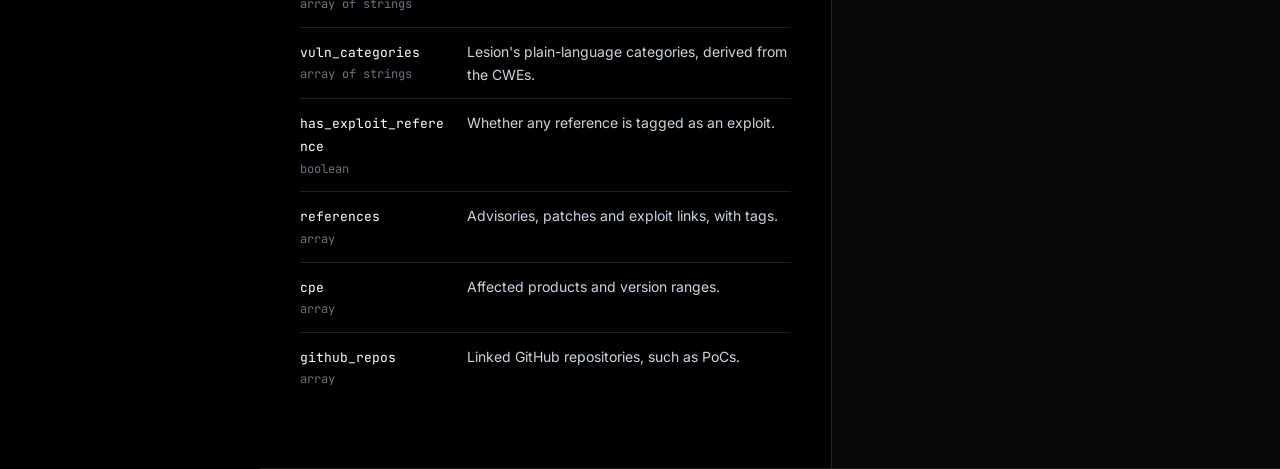
==== commit eaaaf540: "Update API docs ^^" ====
--- a/docs.html
+++ b/docs.html
@@ -306,7 +306,7 @@
         <h3>Request body</h3>
         <table class="params">
           <tr><td><span class="pname">query</span><span class="ptype">string, ≤ 200</span><span class="req">required unless cve_id is set</span></td>
-              <td class="desc">Keywords, or a vendor and product such as <code>apache http_server</code>.<span class="meta">Letters, numbers, spaces, dots, hyphens and underscores only.</span></td></tr>
+              <td class="desc">Keywords, or a vendor and product such as <code>apache struts</code>.<span class="meta">Letters, numbers, spaces, dots, hyphens and underscores only.</span></td></tr>
           <tr><td><span class="pname">version</span><span class="ptype">string, ≤ 50</span></td>
               <td class="desc">A specific product version. Switches on <a href="#version-search">version-aware search</a>.<span class="meta">Letters, numbers, dots, hyphens and underscores only.</span></td></tr>
           <tr><td><span class="pname">cve_id</span><span class="ptype">string, ≤ 20</span></td>
@@ -418,7 +418,7 @@
         <div class="block">
           <div class="block-head"><span class="block-title">Request</span><button class="copy">Copy</button></div>
 <pre>{
-  <span class="k">"query"</span>: <span class="s">"log4j remote code execution"</span>
+  <span class="k">"query"</span>: <span class="s">"log4j"</span>
 }</pre>
         </div>
       </div></div>
@@ -492,7 +492,7 @@
         <div class="block">
           <div class="block-head"><span class="block-title">Request</span><button class="copy">Copy</button></div>
 <pre>{
-  <span class="k">"query"</span>: <span class="s">"wordpress plugin"</span>,
+  <span class="k">"query"</span>: <span class="s">"wordpress"</span>,
   <span class="k">"severity"</span>: [<span class="s">"critical"</span>],
   <span class="k">"has_github_repos"</span>: <span class="k">true</span>,
   <span class="k">"published_year"</span>: [<span class="n">2024</span>, <span class="n">2025</span>],
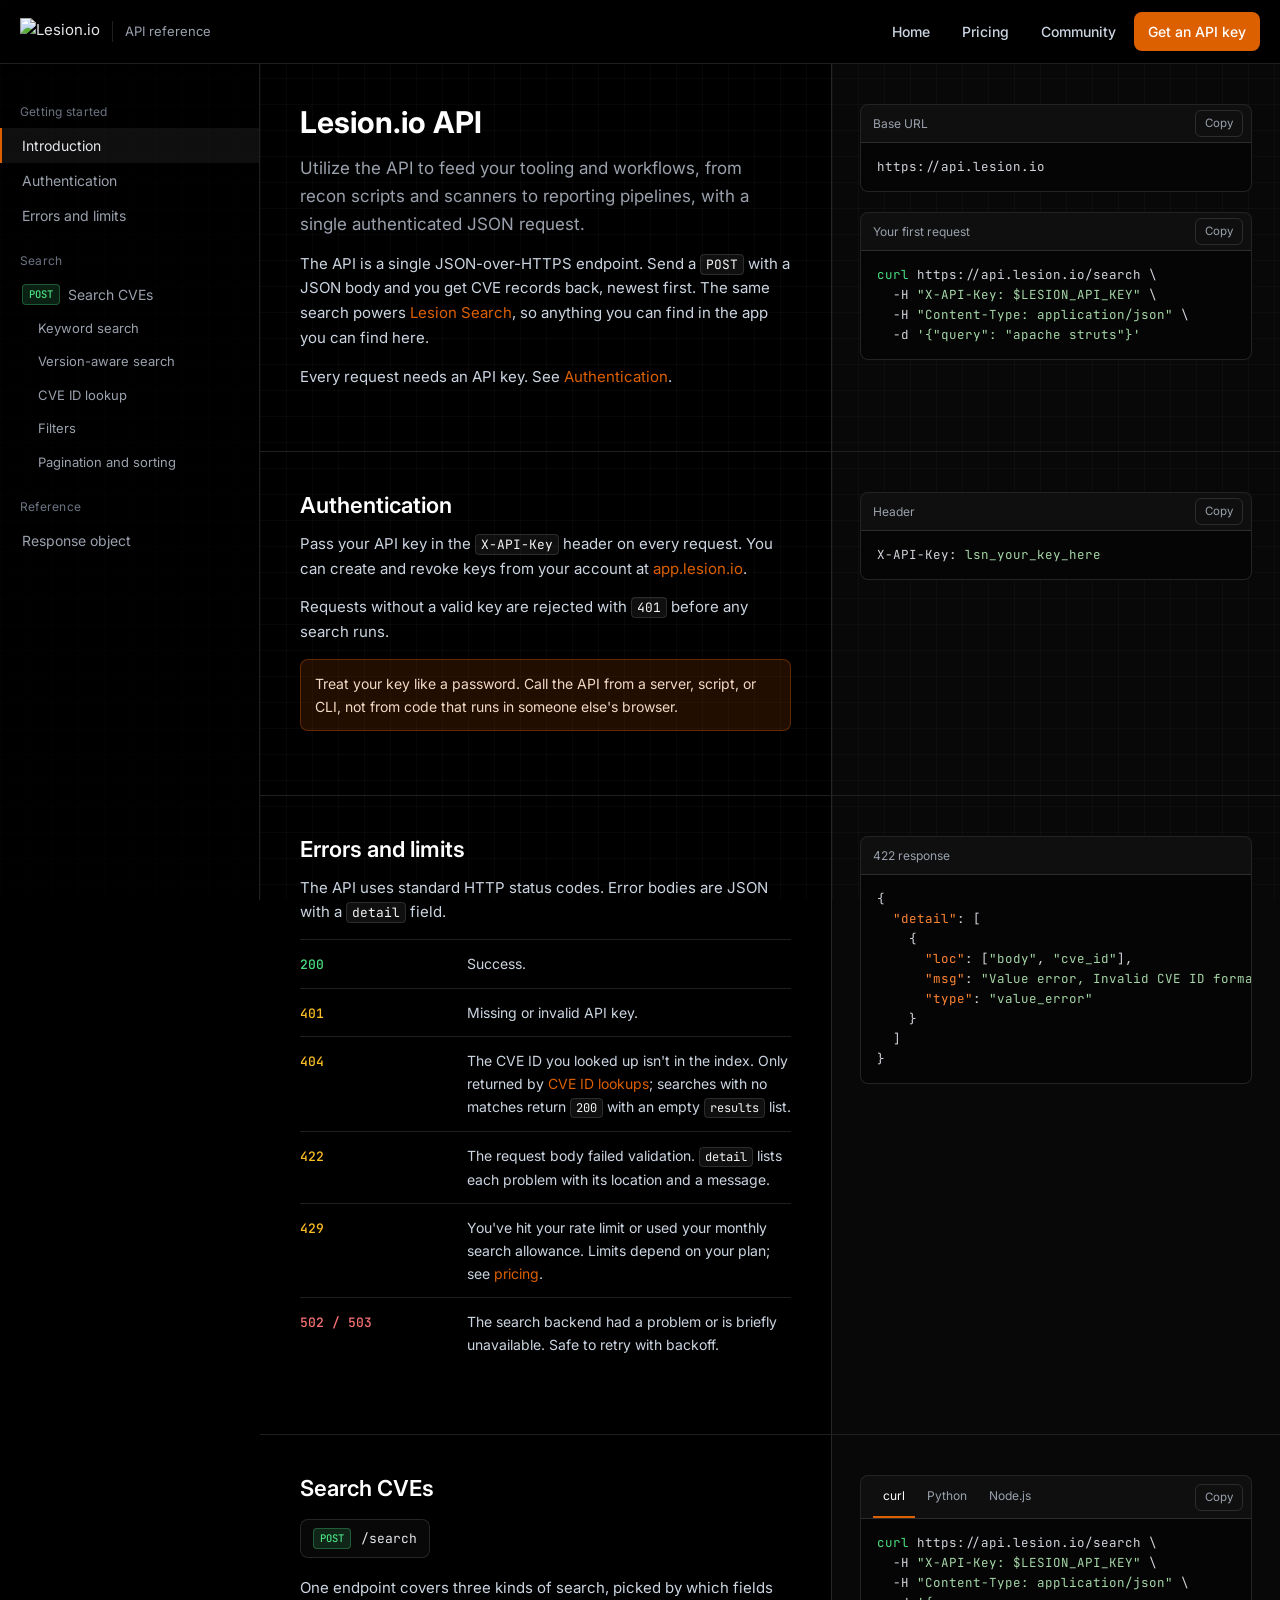
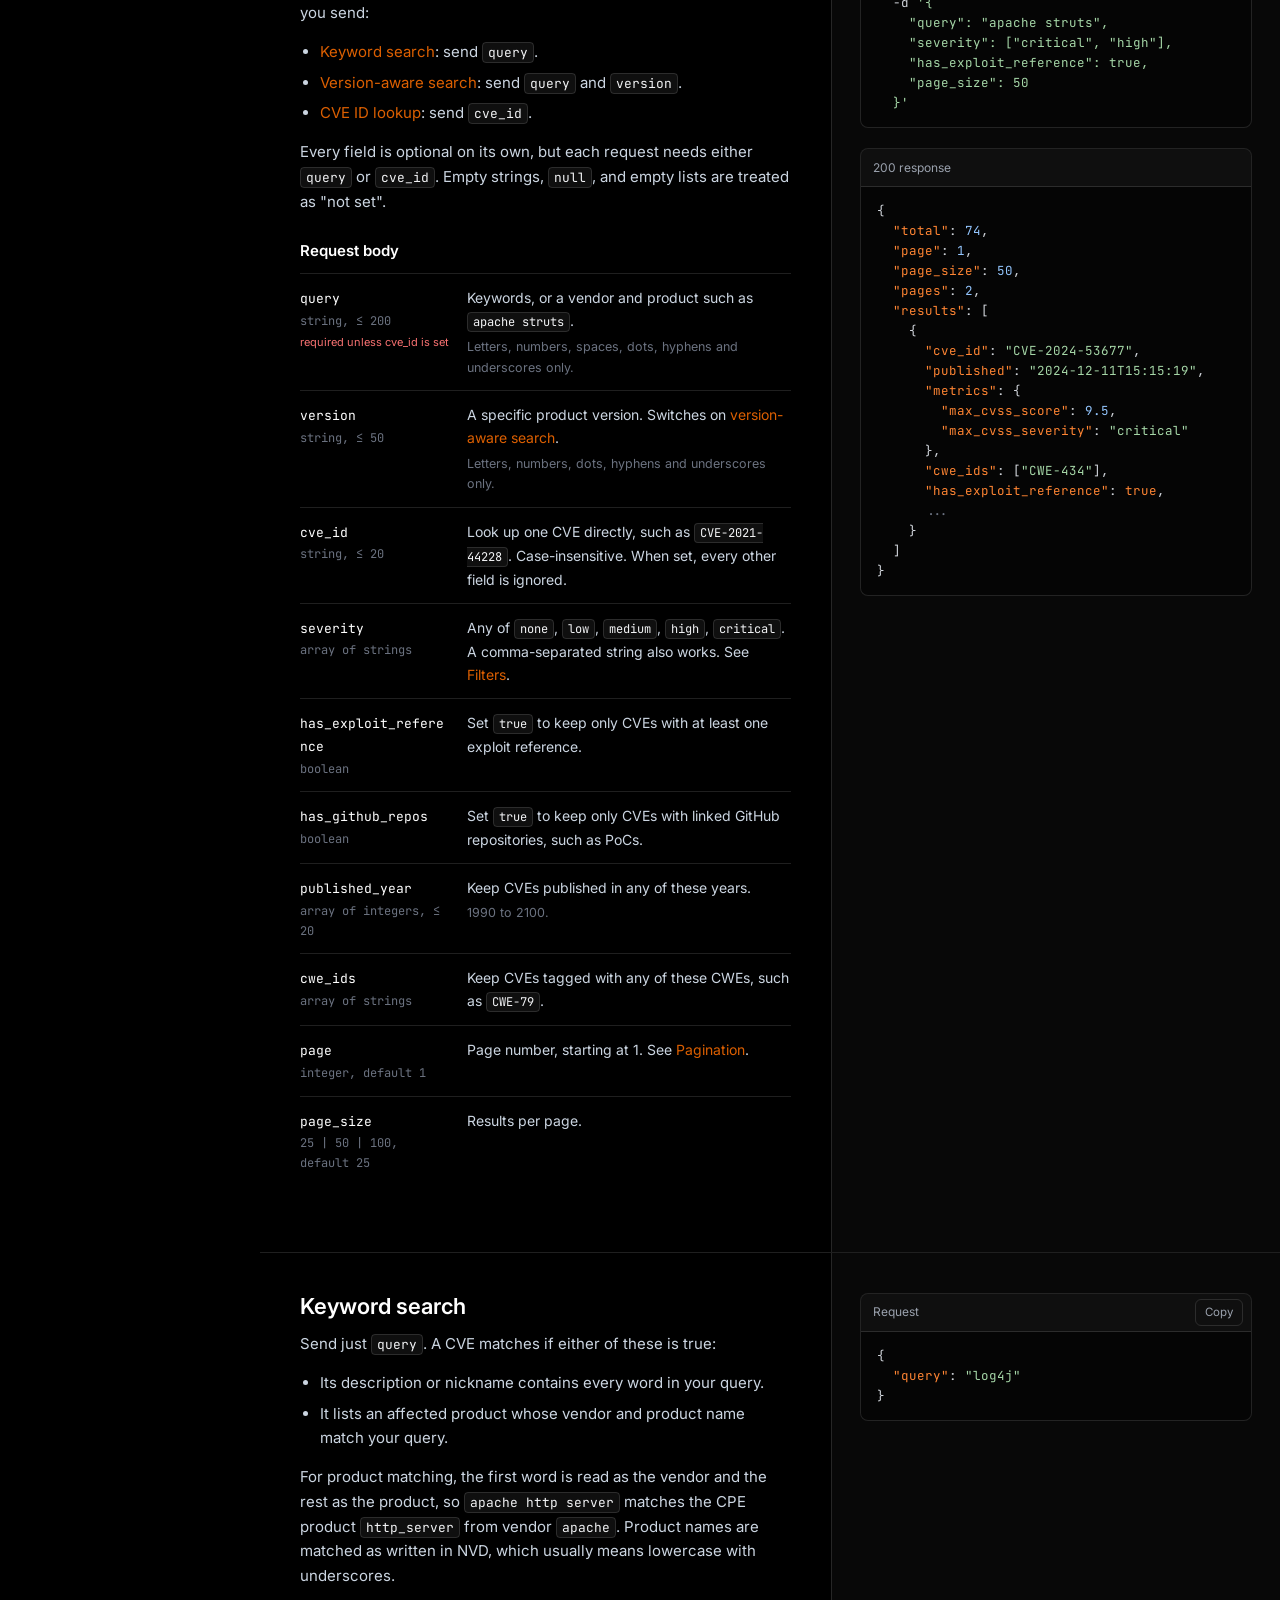
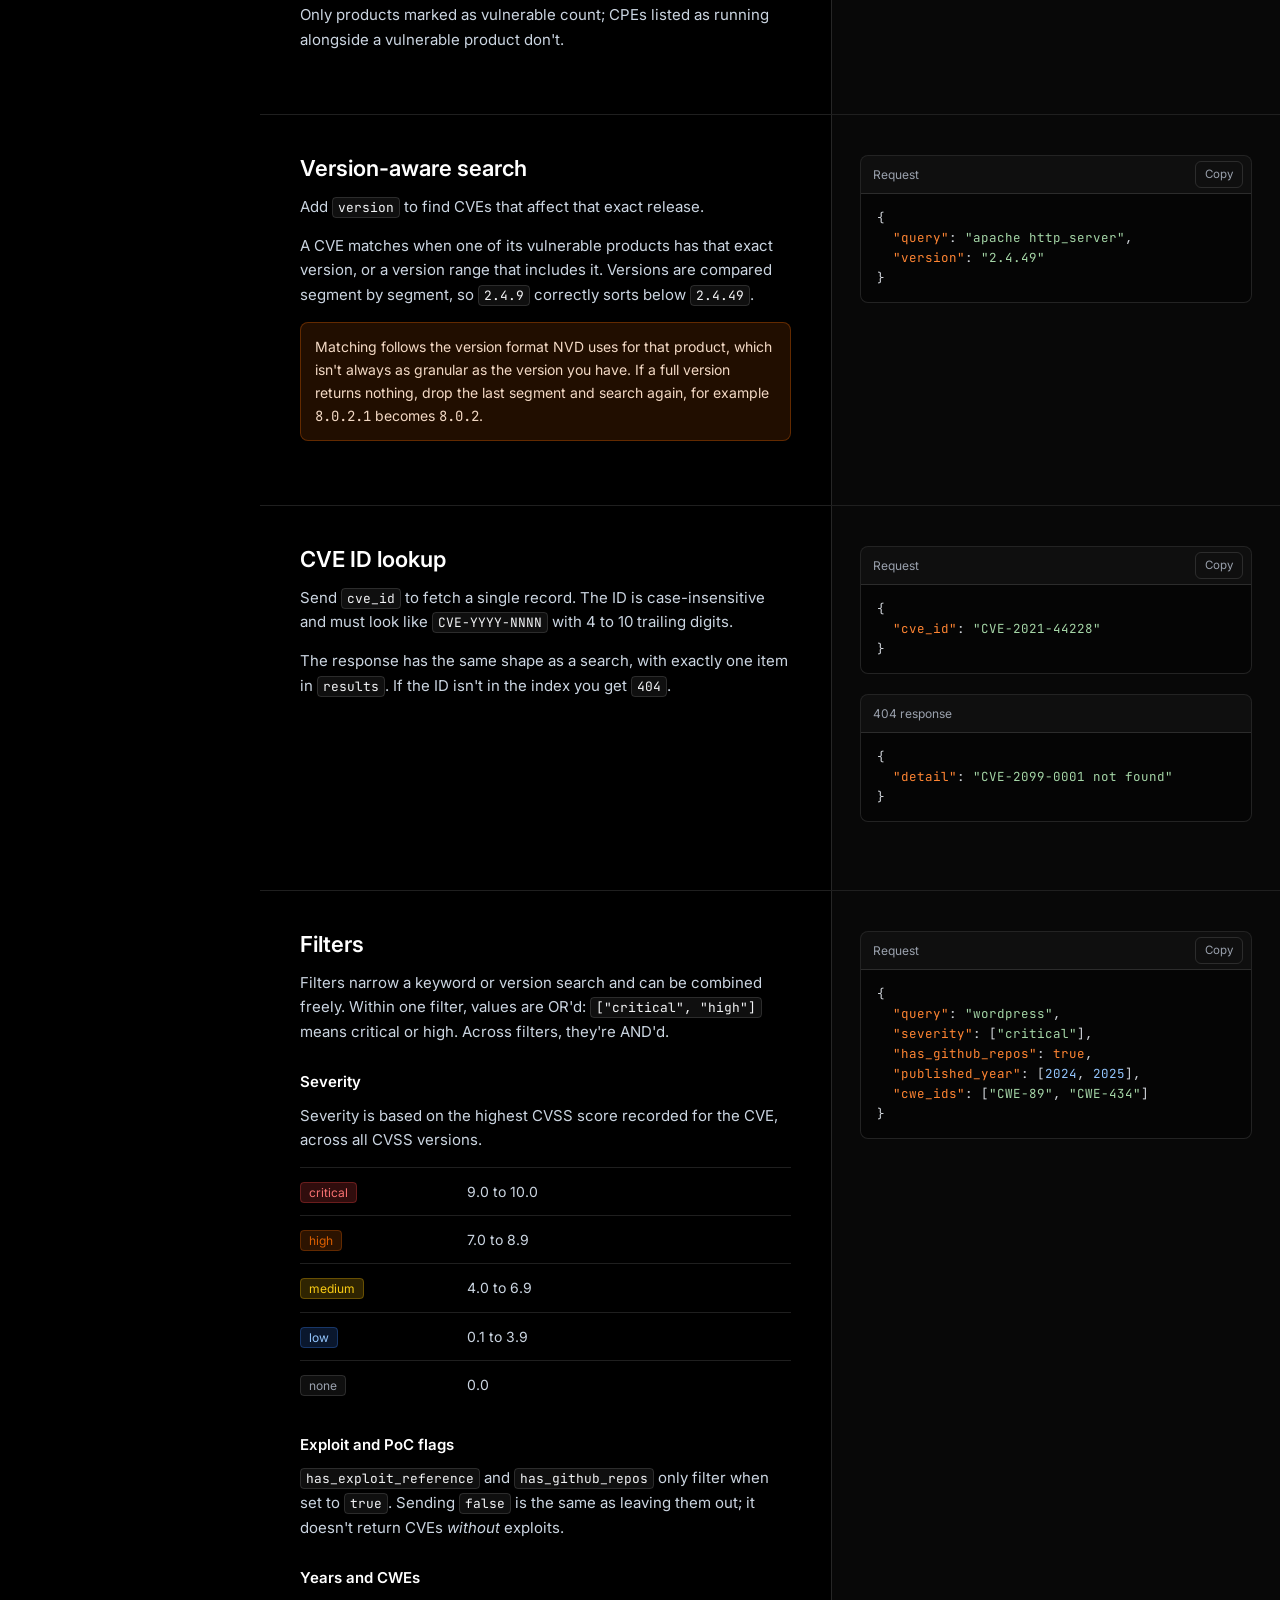
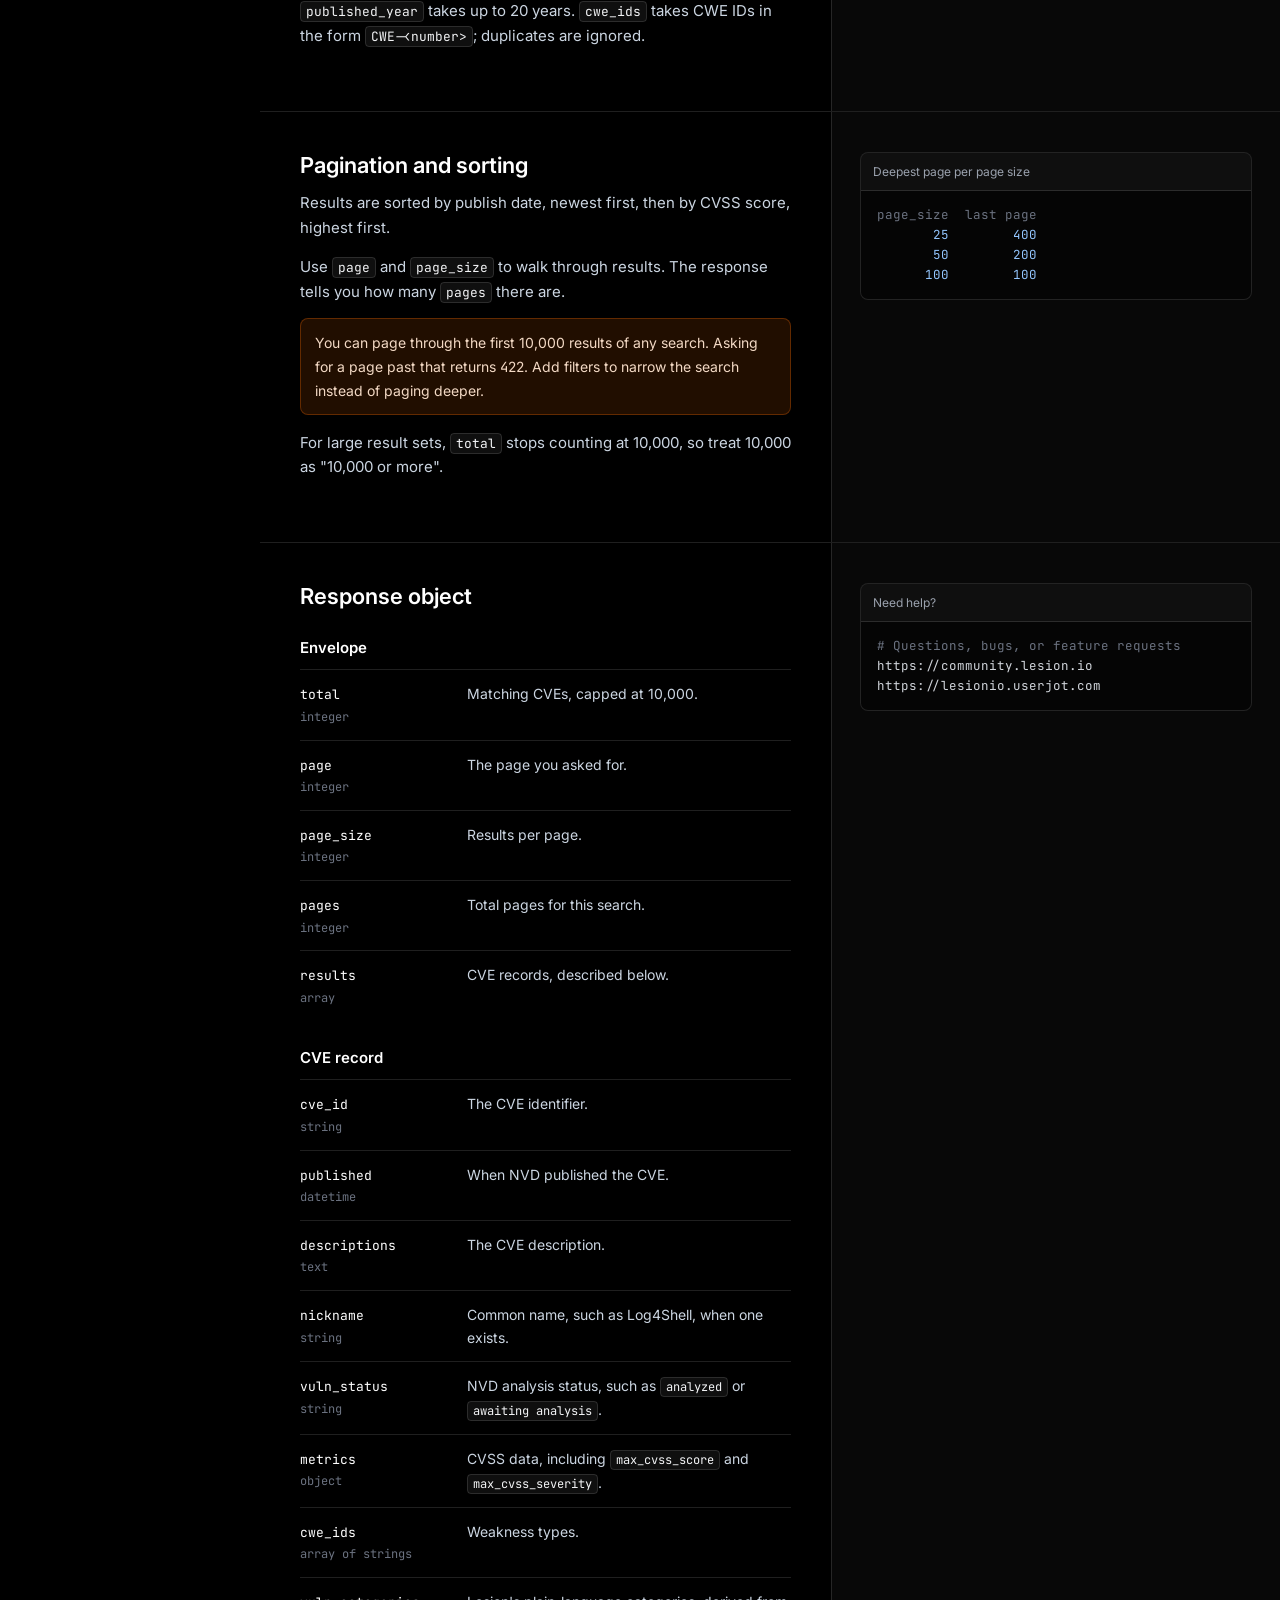
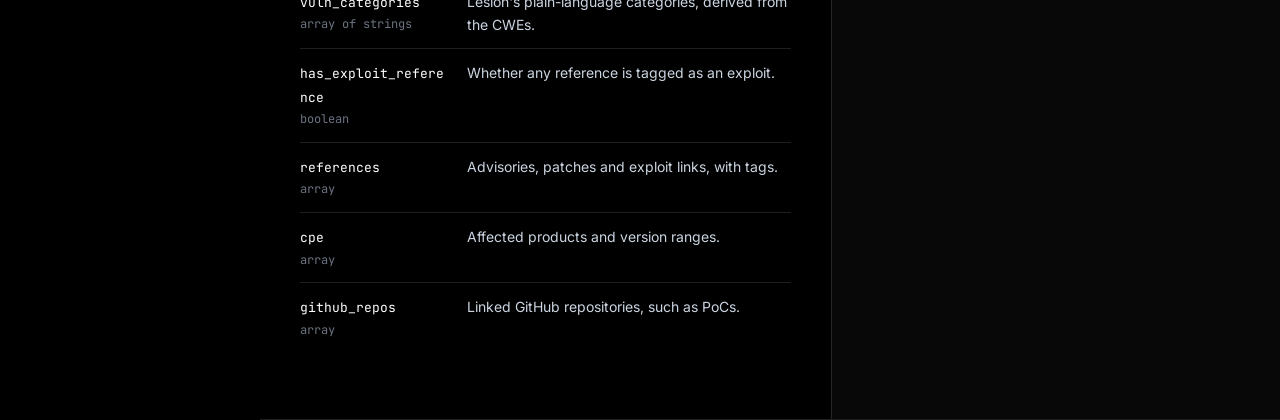
==== commit bc5c68bf: "More updates to the docs More updates to the docs" ====
--- a/docs.html
+++ b/docs.html
@@ -428,7 +428,7 @@
     <section class="section" id="version-search">
       <div class="prose">
         <h2>Version-aware search</h2>
-        <p>Add <code>version</code> to find CVEs that affect that exact release. Here <code>query</code> must be the vendor followed by the product, such as <code>apache http_server</code> or <code>sudo_project sudo</code>.</p>
+        <p>Add <code>version</code> to find CVEs that affect that exact release.</p>
         <p>A CVE matches when one of its vulnerable products has that exact version, or a version range that includes it. Versions are compared segment by segment, so <code>2.4.9</code> correctly sorts below <code>2.4.49</code>.</p>
         <div class="note">Matching follows the version format NVD uses for that product, which isn't always as granular as the version you have. If a full version returns nothing, drop the last segment and search again, for example <code>8.0.2.1</code> becomes <code>8.0.2</code>.</div>
       </div>
